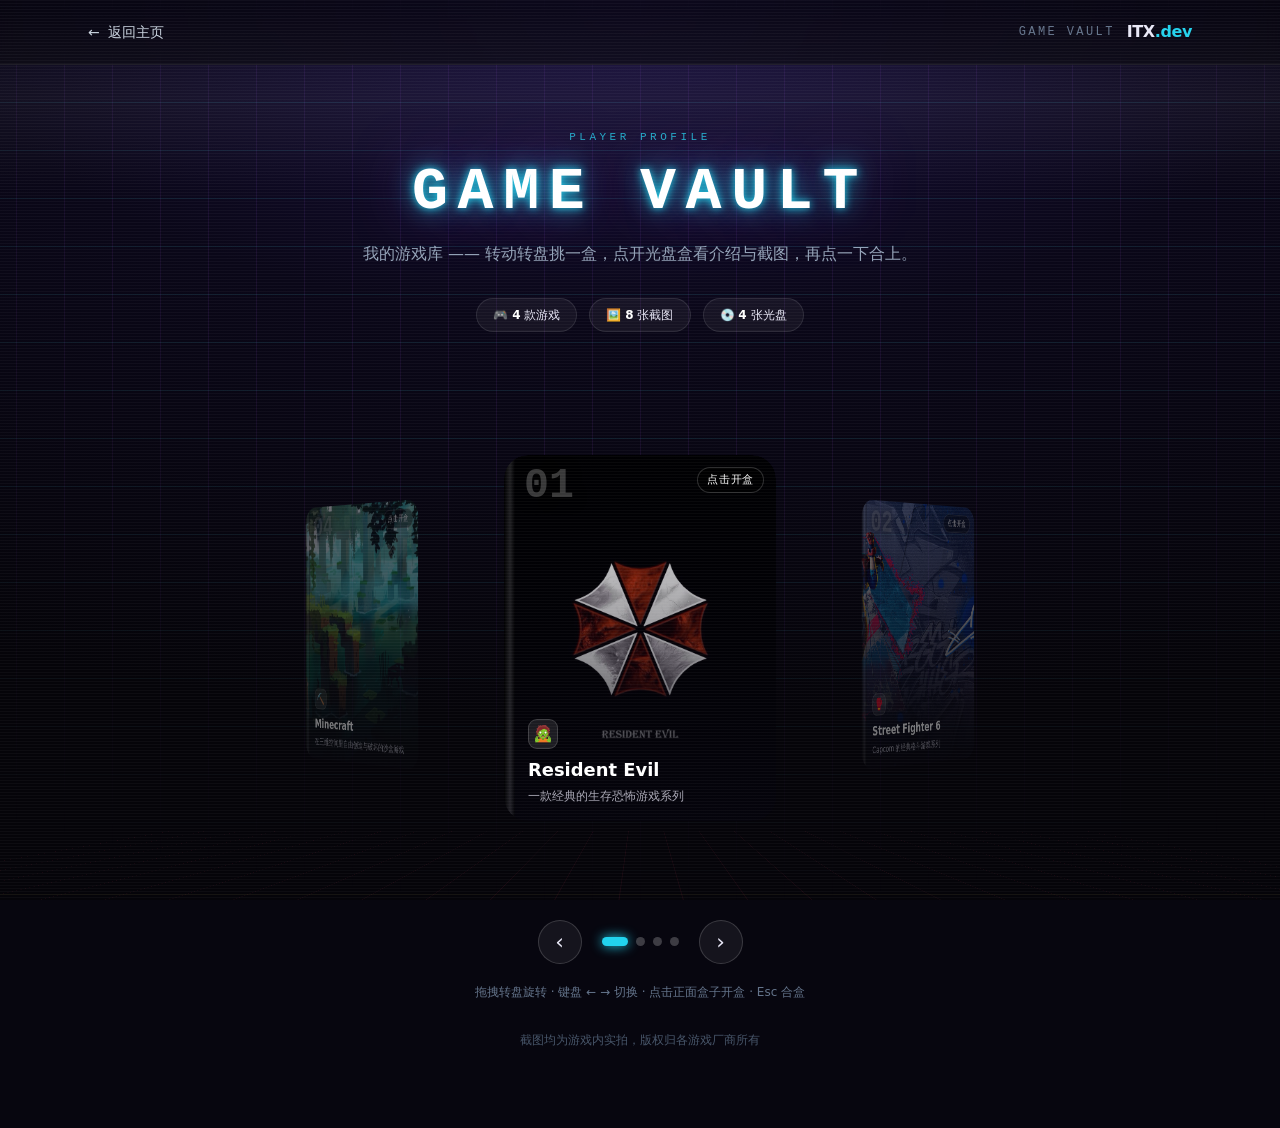
==== games.html @ 6aa1e334 "feat: 新增游戏库页面与光盘盒开合交互，更新项目内容" ====
<!DOCTYPE html>
<html lang="zh-CN">
<head>
  <meta charset="UTF-8" />
  <meta name="viewport" content="width=device-width, initial-scale=1.0" />
  <title>游戏库 · ITX.dev</title>
  <meta name="description" content="ITX 的游戏库 —— 生化危机 / 街霸6 / Metro / Minecraft，3D 转盘 + 光盘盒开盒 + 游戏截图浏览。" />
  <link rel="stylesheet" href="styles.css" />
  <style>
    /* ==========================================================
       街机霓虹主题（与项目页的蓝图 + 毛玻璃风格刻意区分）
       固定深色：霓虹只有在暗底上才出效果，本页不提供浅色切换
       ========================================================== */
    html { scroll-behavior: smooth; }
    body {
      background: #07060f;
      color: #e9e8f7;
      -webkit-font-smoothing: antialiased;
    }

    /* ---------- 背景三层：星云 / 网格 / 地平线 ---------- */
    .arcade-bg {
      position: fixed; inset: 0; z-index: -2; overflow: hidden;
      background: radial-gradient(120% 80% at 50% 0%, #1a1140 0%, #0a0718 45%, #050409 100%);
    }
    .arcade-grid {
      position: absolute; inset: -10%;
      background-image:
        linear-gradient(rgba(34,211,238,.09) 1px, transparent 1px),
        linear-gradient(90deg, rgba(168,85,247,.09) 1px, transparent 1px);
      background-size: 48px 48px;
      -webkit-mask-image: radial-gradient(120% 90% at 50% 28%, #000 25%, transparent 72%);
              mask-image: radial-gradient(120% 90% at 50% 28%, #000 25%, transparent 72%);
    }
    .arcade-horizon {
      position: absolute; left: -25%; right: -25%; bottom: -2%; height: 42%;
      background-image:
        linear-gradient(rgba(245,216,10,.15) 1px, transparent 1px),
        linear-gradient(90deg, rgba(255,45,85,.13) 1px, transparent 1px);
      background-size: 72px 40px;
      transform: perspective(320px) rotateX(62deg);
      transform-origin: bottom center;
      animation: horizon-run 6s linear infinite;
      opacity: .55;
    }
    @keyframes horizon-run { from { background-position: 0 0; } to { background-position: 0 40px; } }

    /* ---------- 斜向慢速漂移的游戏元素（手柄 / 摇杆 / 十字键 / 幽灵…） ----------
       挂在 .arcade-bg 内部，跟随背景层一起沉在内容之下；pointer-events:none 不挡交互。
       每个图标的可调变量：
         --l 起始 left   --d 全程时长（越大越慢）   --delay 负延迟（初始散布位置）
         --s 尺寸        --r 固定倾斜角              --o 不透明度   --c 霓虹色 */
    .arcade-drift { position: absolute; inset: 0; overflow: hidden; pointer-events: none; }
    .arcade-drift svg {
      position: absolute; top: 108%; left: var(--l, 0%);
      width: var(--s, 64px); height: var(--s, 64px);
      color: var(--c, #22d3ee);
      opacity: var(--o, .14);
      filter: drop-shadow(0 0 10px currentColor);
      will-change: transform;
      animation: drift-up var(--d, 70s) linear infinite;
      animation-delay: var(--delay, 0s);
    }
    /* 从左下屏幕外 → 右上屏幕外（斜向约 15°）；起止都在屏外，循环无跳变 */
    @keyframes drift-up {
      from { transform: translate3d(0, 0, 0) rotate(var(--r, 0deg)); }
      to   { transform: translate3d(55vw, -225vh, 0) rotate(var(--r, 0deg)); }
    }
    @media (max-width: 640px) {
      .arcade-drift svg { width: calc(var(--s, 64px) * .72); height: calc(var(--s, 64px) * .72); }
      .arcade-drift svg:nth-of-type(n+5) { display: none; }
    }

    /* ---------- CRT 扫描线（覆盖全屏，不挡点击） ---------- */
    .scanlines {
      position: fixed; inset: 0; z-index: 60; pointer-events: none;
      background: repeating-linear-gradient(to bottom,
        rgba(255,255,255,.035) 0 1px, transparent 1px 3px);
    }
    .scanlines::after {
      content: ""; position: absolute; left: 0; right: 0; height: 22vh;
      background: linear-gradient(to bottom, transparent, rgba(255,255,255,.045), transparent);
      animation: crt-sweep 7s linear infinite;
    }
    @keyframes crt-sweep { from { transform: translateY(-25vh); } to { transform: translateY(105vh); } }

    /* ---------- 霓虹文字 ---------- */
    .neon {
      color: #fff;
      text-shadow: 0 0 8px var(--nc, #22d3ee), 0 0 26px rgba(34,211,238,.75), 0 0 60px rgba(168,85,247,.6);
    }
    .mono { font-family: ui-monospace, "Cascadia Mono", Consolas, "Courier New", monospace; }

    /* ---------- 吸顶导航 ---------- */
    #topbar {
      position: sticky; top: 0; z-index: 55;
      backdrop-filter: blur(10px); -webkit-backdrop-filter: blur(10px);
      background: rgba(7,6,15,.72);
      border-bottom: 1px solid rgba(255,255,255,.07);
    }

    /* ---------- 3D 转盘舞台 ---------- */
    .stage {
      position: relative;
      height: 500px;
      perspective: 1600px;
      perspective-origin: 50% 45%;
      touch-action: pan-y;
      transition: height .55s cubic-bezier(.22,.61,.36,1);
    }
    .stage.open { height: 680px; }
    #ring {
      position: absolute; left: 50%; top: 50%; width: 0; height: 0;
      transform-style: preserve-3d;
    }

    /* ==========================================================
       游戏光盘盒
       --pageW : 单页宽度（封面宽 = 光盘页宽 = 内页宽）
       --caseW : 整个盒子的占位宽，关盒 = 1 页，开盒 = 2 页
       封面铰链在左缘，开盒时 rotateY(-180deg) 翻到左半
       ========================================================== */
    .gc {
      --pageW: 272px;
      --cardH: 366px;
      --caseW: var(--pageW);
      --r: 24px;                 /* 盒角半径：统一由它控制，改一个数全盒生效 */
      /* 开盒时盒壳的内衬边 / 中缝宽。关盒时都为 0（两页完全重叠，就是整块盒子） */
      --edge: 0px;               /* 盒壳四周露出的沿宽 */
      --spine: 0px;              /* 两页之间留给盒脊的距离 */
      /* 盒壳与两页共用同一块底色（纯竖直渐变）：两页、盒脊、盒沿是同一个材质，
         开盒后看起来才是一只盒子，而不是几块拼起来的板 */
      --case-bg: linear-gradient(to bottom, #1b1536 0%, #100c22 52%, #0a0716 100%);
      position: absolute; left: 0; top: 0;
      width: var(--caseW); height: var(--cardH);
      cursor: pointer;
      /* ⚠️ 这里不能写 overflow:hidden —— 会把 transform-style 压成 flat，开盒的 3D 就废了 */
      transform-style: preserve-3d;
      /* 圆角过渡：开盒时盒宽翻倍，半径不变容易显突兀，交给 transform 承担即可 */
      transition:
        transform .7s cubic-bezier(.22,.61,.36,1),
        width .6s cubic-bezier(.22,.61,.36,1),
        height .6s cubic-bezier(.22,.61,.36,1),
        opacity .45s ease;
      will-change: transform;
    }
    .gc:focus-visible { outline: 2px solid var(--accent); outline-offset: 4px; }
    .gc.is-back { pointer-events: none; }
    .gc.open {
      /* 42vw 上限：中等屏（768~1100px）盒子不会顶到屏幕边缘 */
      --pageW: min(460px, 42vw);
      --cardH: min(600px, 84vh);
      /* 盒子总宽 = 两页 + 中缝 + 左右两侧的盒沿 */
      --edge: 12px;
      --spine: 34px;
      --caseW: calc(var(--pageW) * 2 + var(--spine) + var(--edge) * 2);
      cursor: default;
      z-index: 999 !important;
    }

    /* ---------- 盒壳（开盒后露出的盒子本体） ----------
       两页是「镶在盒壳里的两块托盘」，各自与盒壳外缘留出 --edge 的沿、
       与中缝留出 --spine 的距离。所有内容都在两页内部，盒沿与盒脊只压在
       盒壳上，从结构上就不可能挡住内容。 */
    .case-floor {
      position: absolute; inset: 0;
      border-radius: var(--r);
      background:
        /* 中缝两侧的凹陷：只在盒壳上，压不到两页 */
        linear-gradient(90deg,
          transparent calc(50% - 92px),
          rgba(0,0,0,.22) calc(50% - 40px),
          rgba(0,0,0,.55) 50%,
          rgba(0,0,0,.22) calc(50% + 40px),
          transparent calc(50% + 92px)),
        var(--case-bg);
      /* 盒沿三层：外缘亮线 → 8px 塑料沿面 → 12px 处收回内衬（留 4px 暗缝当凹槽）。
         全部贴在盒壳最外圈，两页从 12px 处才开始，结构上压不到内容。
         ⚠️ 这里不能加「大范围外阴影」：preserve-3d 里带大模糊外阴影的图层会
         被拆成多块重绘，右页内容会横向错位/重影（无头截图可稳定复现）。 */
      box-shadow:
        inset 0 0 0 1px rgba(255,255,255,.24),
        inset 0 0 0 9px rgba(255,255,255,.07),
        inset 0 0 22px 12px rgba(0,0,0,.55);
      pointer-events: none;
      z-index: 0;
      opacity: 0;
      transition: opacity .45s ease;
    }
    .gc.open .case-floor { opacity: 1; }

    /* ---------- 盒底 = 右页（内页图 + 文字介绍） ---------- */
    .case-base {
      position: absolute;
      top: var(--edge); right: var(--edge);
      height: calc(100% - var(--edge) * 2);
      width: var(--pageW);
      /* 现在是「镶在盒壳里的托盘」：四角都圆，四周与盒沿留出距离 */
      border-radius: var(--r);
      clip-path: inset(0 round var(--r));
      overflow: hidden;
      background: var(--case-bg);
      border: 1px solid rgba(255,255,255,.12);
      opacity: 1;
    }
    /* 🔴 关盒时这一页就是「整个盒底」，四角必须都是圆角。
       它和封面同尺寸叠在下面；封面是圆角，圆弧外侧那一小块没有遮挡 →
       露出它的直角 + 内页横幅的颜色，看起来就像「盒子角上多出一块方形色块」。
       只在动画结束后隐藏不够：关盒动画的前 0.85s 它仍然亮着，照样从圆角外侧漏。
       所以先把它改成四角圆角（与封面弧线重合，完全看不出），再按原计划延迟隐藏。 */
    .gc:not(.open) .case-base {
      opacity: 0;
      transition: opacity 0s linear .85s;
    }
    .page-inner { height: 100%; overflow-y: auto; }
    .inside-banner { height: 132px; overflow: hidden; position: relative; }
    .inside-banner img { width: 100%; height: 100%; object-fit: cover; display: block; }
    .inside-banner::after {
      content: ""; position: absolute; inset: 0;
      background: linear-gradient(to top, #17112e 0%, transparent 70%);   /* 收尾色 = 该高度上的页面底色，横幅与页面无缝 */
    }
    .page-body { padding: 14px 18px 18px; }
    .gc-desc { font-size: .84rem; line-height: 1.75; color: rgba(233,232,247,.82); }
    .gc-stats { display: grid; grid-template-columns: repeat(3, 1fr); gap: 8px; margin-top: 12px; }
    .gc-stat {
      text-align: center; padding: 9px 6px; border-radius: 11px;
      background: rgba(255,255,255,.05); border: 1px solid rgba(255,255,255,.09);
    }
    .gc-stat .k { font-size: .66rem; color: rgba(233,232,247,.55); }
    .gc-stat .v { font-size: .78rem; font-weight: 700; margin-top: 4px; color: #fff; }
    .gc-photos-title {
      font-size: .7rem; letter-spacing: .1em; text-transform: uppercase;
      color: rgba(233,232,247,.5); margin: 16px 0 8px;
    }
    .thumbs { display: flex; flex-wrap: wrap; gap: 9px; }
    .thumb {
      width: 118px; height: 74px; border-radius: 10px; overflow: hidden;
      border: 1px solid rgba(255,255,255,.14); background: #14102a;
      cursor: pointer; padding: 0;
      transition: transform .25s ease, border-color .25s ease, box-shadow .25s ease;
    }
    .thumb:hover, .thumb:focus-visible {
      transform: translateY(-3px); border-color: var(--accent);
      box-shadow: 0 8px 20px -6px var(--accent); outline: none;
    }
    .thumb img { width: 100%; height: 100%; object-fit: cover; display: block; }
    .gc-close {
      /* sticky：内容再长，合盒按钮也一直贴在内页底部 */
      position: sticky; bottom: 0;
      margin-top: 16px; width: 100%;
      padding: 11px 16px; border-radius: 12px;
      font-size: .82rem; font-weight: 700; letter-spacing: .06em;
      color: #fff; background: #14102a;
      border: 1px solid rgba(255,255,255,.16);
      box-shadow: 0 -10px 20px -10px #14102a;
      cursor: pointer; transition: background .25s, border-color .25s, color .25s;
    }
    .gc-close:hover { background: var(--accent); border-color: var(--accent); color: #08060f; }

    /* ---------- 封面（铰链在左缘，开盒翻到左边） ---------- */
    .case-cover {
      position: absolute;
      top: var(--edge); right: calc(var(--edge) + var(--spine));
      width: var(--pageW);
      height: calc(100% - var(--edge) * 2);
      transform-origin: left center;
      transform-style: preserve-3d;
      transition: transform .85s cubic-bezier(.3,.7,.25,1);
      z-index: 2;
    }
    .gc.open .case-cover { transform: rotateY(-180deg); }
    .case-front, .case-back {
      position: absolute; inset: 0;
      border-radius: var(--r); overflow: hidden;
      /* clip-path 兜一层：border-radius 的裁切在 3D 旋转下会漏 1px，
         再叠一层同半径的 clip-path，圆弧才干净。 */
      clip-path: inset(0 round var(--r));
      backface-visibility: hidden; -webkit-backface-visibility: hidden;
    }

    /* 盒面 */
    .case-front {
      background: #0d0a1c;
    }
    .gc-cover {
      width: 100%; height: 100%; object-fit: cover; display: block;
      /* 🔴 图片自己也要带圆角：3D 场景里 <img> 会单独合成一层，
         父级的圆角裁切偶尔漏掉它，四角会冒出方形的一小块封面。
         两处半径同值对齐，弧线完全重合，不会露缝。 */
      border-radius: inherit;
    }
    .gc-shade {
      position: absolute; inset: 0;
      /* 第一层 = 盒脊（左侧 11px 竖带），第二层 = 整体压暗。
         盒脊不做独立元素（独立小图层在圆角处会漏裁、角上留方角），
         并进同一张底图，跟着盒子一起裁。 */
      background:
        linear-gradient(90deg, rgba(0,0,0,.75), rgba(255,255,255,.12) 55%, rgba(0,0,0,.35)) left top / 11px 100% no-repeat,
        linear-gradient(to top, rgba(5,4,12,.96) 0%, rgba(5,4,12,.42) 46%, rgba(5,4,12,.08) 100%);
    }
    .gc-no {
      position: absolute; left: 20px; top: 10px;
      font-family: ui-monospace, Consolas, monospace;
      font-size: 2.6rem; font-weight: 800; line-height: 1;
      color: rgba(255,255,255,.22); text-shadow: 0 2px 14px rgba(0,0,0,.6);
    }
    .gc-title { position: absolute; left: 24px; right: 16px; bottom: 16px; }
    .gc-title h3 { font-size: 1.12rem; font-weight: 800; }
    .gc-title p { font-size: .76rem; color: rgba(233,232,247,.72); margin-top: 3px; }
    .gc-badge {
      display: inline-flex; align-items: center; justify-content: center;
      width: 30px; height: 30px; border-radius: 9px; font-size: 1rem;
      background: rgba(255,255,255,.10); border: 1px solid rgba(255,255,255,.16);
      margin-bottom: 8px;
    }
    .gc-hint {
      position: absolute; right: 12px; top: 12px;
      font-size: .66rem; letter-spacing: .06em;
      padding: 4px 9px; border-radius: 999px;
      color: #fff; background: rgba(0,0,0,.45); border: 1px solid rgba(255,255,255,.18);
    }

    /* 封面背面 = 左页（光盘）
       与右页一样是「镶在盒壳里的托盘」，四角都圆 */
    .case-back {
      transform: rotateY(180deg);
      border-radius: var(--r);
      clip-path: inset(0 round var(--r));
      background: var(--case-bg);
      border: 1px solid rgba(255,255,255,.12);
      display: flex; flex-direction: column;
      align-items: center; justify-content: center;
      gap: 14px; padding: 22px; text-align: center;
      cursor: pointer;
    }
    /* ---------- 盒脊：开盒后两页之间的连接处（只在开盒时出现） ----------
       关盒时两页完全重叠，这条脊如果跟着画会在封面正中间多一道竖条，
       所以只在 .gc.open 时淡入；开盒瞬间盒子正在变宽，延迟 0.28s 等它展开再出现。 */
    .case-hinge {
      position: absolute;
      /* 中缝夹在左右两页之间、且左右盒沿等宽 → 中缝中心永远落在 50% */
      left: 50%;
      /* 脊比中缝窄 14px（左右各留 7px 空隙），两页不再顶着脊，脊也不会压到页面内容 */
      width: 20px; margin-left: -10px;
      top: calc(var(--edge) + 6px);
      height: calc(100% - (var(--edge) + 6px) * 2);
      z-index: 3; transform: translateZ(3px);   /* 压在两页之上，但仍在盒子平面里 */
      pointer-events: none;
      opacity: 0;
      border-radius: 4px;
      background:
        /* ① 上下两端收暗：像塑料件收边，不至于是一条通到底的色带 */
        linear-gradient(180deg,
          rgba(0,0,0,.55) 0%, rgba(0,0,0,.14) 9%, transparent 24%,
          transparent 76%, rgba(0,0,0,.14) 91%, rgba(0,0,0,.55) 100%),
        /* ② 脊面横截面：两条外侧棱线是光的，中间一道折痕压暗。
             脊要比两页亮一档，才像凸起来的塑料件而不是一条黑洞 */
        linear-gradient(90deg,
          rgba(255,255,255,.20) 0 1px,
          rgba(255,255,255,.05) 1px 3px,
          rgba(0,0,0,.22) 48%,
          rgba(255,255,255,.05) calc(100% - 3px) calc(100% - 1px),
          rgba(255,255,255,.20) calc(100% - 1px) 100%),
        /* ③ 脊的底色：比两页亮少许，太亮会变成一根显眼的柱子 */
        linear-gradient(180deg, #322a58 0%, #262046 48%, #171130 100%);
      box-shadow:
        0 10px 22px -8px rgba(0,0,0,.75),      /* 外投影：脊是浮在两页之间的 */
        inset 0 0 16px rgba(0,0,0,.32);
      transition: opacity .45s ease;
    }
    /* 折页阴影不再用 ::before/::after 伸到两页上（那会压暗页面内容），
       改由 .case-floor 的横向渐变承担：中缝的凹陷只画在盒壳上。 */
    .gc.open .case-hinge { opacity: 1; transition-delay: .28s; }

    .disc {
      position: relative;
      /* 放大到 74%（上限 276px）：开盒时左右各留约 70px，不会碰到盒边 */
      width: min(74%, 276px);
      /* 正圆只由宽度决定：flex 里要禁止被拉伸/压缩，否则高度可能被内容带走 */
      aspect-ratio: 1; flex: 0 0 auto;
      border-radius: 50%; overflow: hidden;
      box-shadow: 0 0 0 5px rgba(255,255,255,.05), 0 14px 34px rgba(0,0,0,.65);
      animation: disc-spin 16s linear infinite;
    }
    /* 🔴 图片必须绝对定位：普通流里的 <img> 会用「图片原始比例」参与高度计算。
       换成竖版封面图后，276 宽 × (1066/780) = 377 高，圆形直接被撑成竖椭圆。
       绝对定位后它不参与布局，容器永远是 width × width 的正圆。 */
    .disc img {
      position: absolute; inset: 0;
      width: 100%; height: 100%; object-fit: cover; border-radius: 50%; display: block;
    }
    /* 彩虹反光 */
    .disc::before {
      content: ""; position: absolute; inset: 0; border-radius: 50%;
      background: conic-gradient(from 0deg,
        rgba(255,60,60,.28), rgba(255,230,60,.28), rgba(80,255,120,.28),
        rgba(60,220,255,.28), rgba(90,90,255,.28), rgba(255,60,220,.28), rgba(255,60,60,.28));
      mix-blend-mode: screen; opacity: .55;
    }
    /* 中心孔 */
    .disc::after {
      content: ""; position: absolute; inset: 39%; border-radius: 50%;
      background: #0b0817;
      box-shadow: 0 0 0 4px rgba(255,255,255,.12), inset 0 0 14px rgba(0,0,0,.9);
    }
    @keyframes disc-spin { to { transform: rotate(360deg); } }
    .disc-title { font-weight: 800; font-size: .95rem; color: #fff; }
    .disc-sub { font-size: .72rem; color: rgba(233,232,247,.6); line-height: 1.6; }
    .disc-hint {
      margin-top: 4px; font-size: .66rem; letter-spacing: .1em;
      color: var(--accent); opacity: .85;
    }

    /* ---------- 控制条 ---------- */
    .ctl-btn {
      width: 44px; height: 44px; border-radius: 999px;
      display: inline-flex; align-items: center; justify-content: center;
      font-size: 1.35rem; line-height: 1;
      color: #e9e8f7; background: rgba(255,255,255,.06);
      border: 1px solid rgba(255,255,255,.16);
      cursor: pointer; transition: all .25s ease;
    }
    .ctl-btn:hover { background: rgba(34,211,238,.18); border-color: #22d3ee; color: #fff; }
    .dot {
      width: 9px; height: 9px; border-radius: 999px; padding: 0;
      background: rgba(255,255,255,.22); border: none; cursor: pointer;
      transition: all .3s ease;
    }
    .dot.on { width: 26px; background: #22d3ee; box-shadow: 0 0 12px #22d3ee; }

    /* ---------- 灯箱 ---------- */
    .lb {
      position: fixed; inset: 0; z-index: 100;
      display: flex; align-items: center; justify-content: center;
      background: rgba(3,2,9,.94);
      backdrop-filter: blur(8px); -webkit-backdrop-filter: blur(8px);
    }
    .lb[hidden] { display: none; }
    .lb-img {
      max-width: 92vw; max-height: 78vh; border-radius: 12px;
      box-shadow: 0 0 70px rgba(34,211,238,.22);
    }
    .lb-btn {
      position: absolute; border-radius: 999px; cursor: pointer;
      background: rgba(255,255,255,.10); border: 1px solid rgba(255,255,255,.2);
      color: #fff; transition: all .25s ease;
    }
    .lb-btn:hover { background: rgba(34,211,238,.25); border-color: #22d3ee; }

    /* ---------- 移动端 ---------- */
    @media (max-width: 768px) {
      .stage { height: 420px; perspective: 1200px; }
      .stage.open { height: 640px; }
      .gc { --pageW: 224px; --cardH: 306px; }
      .gc.open { --pageW: 40vw; --cardH: min(560px, 80vh); --edge: 6px; --spine: 20px; }
      .gc-stats { grid-template-columns: 1fr; }
      .thumb { width: 96px; height: 62px; }
      .inside-banner { height: 104px; }
      .page-body { padding: 12px 13px 14px; }
      .disc { width: 78%; }
      /* 手机页更窄，脊收窄一点，否则中缝会把两页挤得没有内容空间 */
      .case-hinge { width: 12px; margin-left: -6px; }
    }

    /* ---------- 减少动画偏好 ---------- */
    @media (prefers-reduced-motion: reduce) {
      .gc, .case-cover, .stage { transition-duration: .01ms !important; }
      .arcade-horizon, .scanlines::after, .disc, .arcade-drift svg { animation: none; }
      html { scroll-behavior: auto; }
    }
  </style>
</head>

<body>
  <!-- ===== 背景层 ===== -->
  <div class="arcade-bg" aria-hidden="true">
    <div class="arcade-grid"></div>

    <!-- 斜向慢速漂移的游戏元素：纯装饰，aria-hidden 已在父层，不参与交互。
         想换图标改 SVG 路径；想调密度就增删 <svg>；想调速度改 --d（秒）。 -->
    <div class="arcade-drift">
      <!-- 手柄（青） -->
      <svg style="--l:-12%; --d:78s; --delay:-10s; --s:96px; --r:-14deg; --o:.13; --c:#22d3ee" viewBox="0 0 24 24" fill="none" stroke="currentColor" stroke-width="1.4" stroke-linecap="round" stroke-linejoin="round"><path d="M17.32 5H6.68a4 4 0 0 0-3.98 3.6l-.6 6A4 4 0 0 0 6 19c.7 0 1.37-.24 1.9-.68L9.5 17h5l1.6 1.32c.53.44 1.2.68 1.9.68a4 4 0 0 0 3.9-4.4l-.6-6A4 4 0 0 0 17.32 5Z"/><path d="M6 11h4m-2-2v4m7-1h.01M18 12h.01"/></svg>
      <!-- 摇杆（紫） -->
      <svg style="--l:22%; --d:92s; --delay:-55s; --s:70px; --r:10deg; --o:.12; --c:#a855f7" viewBox="0 0 24 24" fill="none" stroke="currentColor" stroke-width="1.4" stroke-linecap="round" stroke-linejoin="round"><circle cx="12" cy="5.5" r="3"/><path d="M12 8.5V15M7 15h10l2.5 5.5h-15L7 15Z"/></svg>
      <!-- 十字键（黄） -->
      <svg style="--l:52%; --d:66s; --delay:-24s; --s:62px; --r:-8deg; --o:.13; --c:#f5d80a" viewBox="0 0 24 24" fill="currentColor"><path d="M9 3h6v6h6v6h-6v6H9v-6H3V9h6V3Z"/></svg>
      <!-- 像素幽灵（青） -->
      <svg style="--l:76%; --d:100s; --delay:-72s; --s:84px; --r:12deg; --o:.13; --c:#22d3ee" viewBox="0 0 24 24" fill="currentColor" fill-rule="evenodd"><path d="M4 21V10a8 8 0 0 1 16 0v11l-3-2-2.5 2-2.5-2-2.5 2L7 19l-3 2Zm4-12h2v3H8V9Zm6 0h2v3h-2V9Z"/></svg>
      <!-- ABXY 按钮组（粉） -->
      <svg style="--l:4%; --d:86s; --delay:-40s; --s:72px; --r:18deg; --o:.11; --c:#ff2d55" viewBox="0 0 24 24" fill="none" stroke="currentColor" stroke-width="1.4"><circle cx="12" cy="5" r="2.6"/><circle cx="19" cy="12" r="2.6"/><circle cx="12" cy="19" r="2.6"/><circle cx="5" cy="12" r="2.6"/></svg>
      <!-- 像素爱心（紫） -->
      <svg style="--l:38%; --d:74s; --delay:-18s; --s:56px; --r:-16deg; --o:.14; --c:#a855f7" viewBox="0 0 24 24" fill="currentColor"><path d="M7 3h3v2h4V3h3v2h2v2h2v5h-2v2h-2v2h-2v2h-2v2h-2v-2H9v-2H7v-2H5v-2H3V7h2V5h2V3Z"/></svg>
      <!-- 游戏卡带（黄） -->
      <svg style="--l:64%; --d:96s; --delay:-88s; --s:76px; --r:8deg; --o:.12; --c:#f5d80a" viewBox="0 0 24 24" fill="none" stroke="currentColor" stroke-width="1.4" stroke-linecap="round" stroke-linejoin="round"><rect x="4" y="3" width="16" height="18" rx="2"/><path d="M8 7h8M8 11h8M9 21v-4h6v4"/></svg>
      <!-- 小手柄（粉） -->
      <svg style="--l:88%; --d:68s; --delay:-46s; --s:60px; --r:-20deg; --o:.13; --c:#ff2d55" viewBox="0 0 24 24" fill="none" stroke="currentColor" stroke-width="1.4" stroke-linecap="round" stroke-linejoin="round"><path d="M17.32 5H6.68a4 4 0 0 0-3.98 3.6l-.6 6A4 4 0 0 0 6 19c.7 0 1.37-.24 1.9-.68L9.5 17h5l1.6 1.32c.53.44 1.2.68 1.9.68a4 4 0 0 0 3.9-4.4l-.6-6A4 4 0 0 0 17.32 5Z"/><path d="M6 11h4m-2-2v4m7-1h.01M18 12h.01"/></svg>
    </div>

    <div class="arcade-horizon"></div>
  </div>
  <div class="scanlines" aria-hidden="true"></div>

  <!-- ===== 顶栏 ===== -->
  <header id="topbar">
    <div class="max-w-6xl mx-auto px-6 h-16 flex items-center justify-between">
      <a href="index.html#games"
         class="group inline-flex items-center gap-2 text-sm font-medium text-slate-300 hover:text-cyan-300 transition-colors">
        <span class="inline-block transition-transform group-hover:-translate-x-1">←</span>
        返回主页
      </a>
      <div class="flex items-center gap-3">
        <span class="mono text-xs tracking-[.2em] text-slate-500 hidden sm:inline">GAME VAULT</span>
        <span class="font-bold tracking-tight">ITX<span class="text-cyan-400">.dev</span></span>
      </div>
    </div>
  </header>

  <main>
    <!-- ===== 首屏 ===== -->
    <section class="relative pt-16 pb-6 text-center px-6">
      <p class="mono text-[11px] tracking-[.32em] text-cyan-400/80 mb-4">PLAYER PROFILE</p>
      <h1 class="neon mono text-4xl md:text-6xl font-extrabold tracking-[.16em] mb-5">GAME VAULT</h1>
      <p class="text-slate-400 text-sm md:text-base max-w-xl mx-auto leading-relaxed">
        我的游戏库 —— 转动转盘挑一盒，点开光盘盒看介绍与截图，再点一下合上。
      </p>
      <div class="mt-8 flex flex-wrap justify-center gap-3 text-xs">
        <span class="px-4 py-2 rounded-full bg-white/5 border border-white/10">🎮 <b class="text-white">4</b> 款游戏</span>
        <span class="px-4 py-2 rounded-full bg-white/5 border border-white/10">🖼️ <b class="text-white">8</b> 张截图</span>
        <span class="px-4 py-2 rounded-full bg-white/5 border border-white/10">💿 <b class="text-white">4</b> 张光盘</span>
      </div>
    </section>

    <!-- ===== 转盘 ===== -->
    <section class="py-8 px-4">
      <div id="stage" class="stage">
        <div id="ring"></div>
      </div>

      <div class="mt-8 flex items-center justify-center gap-5">
        <button id="prev" class="ctl-btn" aria-label="上一张">‹</button>
        <div id="dots" class="flex items-center gap-2"></div>
        <button id="next" class="ctl-btn" aria-label="下一张">›</button>
      </div>

      <p class="text-center text-xs text-slate-500 mt-5">
        拖拽转盘旋转 · 键盘 ← → 切换 · 点击正面盒子开盒 · Esc 合盒
      </p>
    </section>

    <p class="text-center text-xs text-slate-600 pb-20">
      截图均为游戏内实拍，版权归各游戏厂商所有
    </p>
  </main>

  <!-- ===== 图片灯箱 ===== -->
  <div id="lightbox" class="lb" hidden role="dialog" aria-modal="true" aria-label="游戏截图浏览">
    <button id="lbClose" class="lb-btn" style="top:20px; right:20px; width:42px; height:42px; font-size:1.2rem;"
            aria-label="关闭">×</button>
    <button id="lbPrev" class="lb-btn" style="left:20px; top:50%; transform:translateY(-50%); width:46px; height:46px; font-size:1.4rem;"
            aria-label="上一张">‹</button>
    <img id="lbImg" class="lb-img" src="" alt="游戏截图" />
    <button id="lbNext" class="lb-btn" style="right:20px; top:50%; transform:translateY(-50%); width:46px; height:46px; font-size:1.4rem;"
            aria-label="下一张">›</button>
    <div class="absolute bottom-8 left-0 right-0 flex flex-col items-center gap-3">
      <p id="lbCap" class="text-sm text-slate-300"></p>
      <div id="lbDots" class="flex items-center gap-2"></div>
    </div>
  </div>

  <script>
    /* ==========================================================
       1. 游戏数据（★ 你只需要改这一段，模板和逻辑都不用动）
       ----------------------------------------------------------
       title  : 游戏名
       tagline: 一句话简介（盒面 / 光盘页显示）
       tag    : 角标（版本 / 主玩角色等）
       desc   : 开盒后右页的文字介绍
       accent : 该游戏的霓虹主色（描边、发光、按钮都用它）
       icon   : 盒面 emoji 徽章
       ★ 图片字段（都可独立换图，路径必须用正斜杠 /）★
         cover : 盒面图 —— 转盘上看到的封面
         disc  : 光盘面图 —— 开盒后左页那张圆形光盘
         inside: 内页横幅图 —— 开盒后右页顶部的横图
         photos: 截图数组 —— 右页缩略图，点开进灯箱左右翻
       ========================================================== */
    const GAMES = [
      {
        title: 'Resident Evil',
        tagline: '一款经典的生存恐怖游戏系列',
        tag: '2-4re / 5.6 / 7.8.9',
        desc: '卡普空的生存恐怖招牌系列。从 1996 年洋馆事件开始，围绕生化病毒、保护伞公司与多代主角展开。系列在“恐怖”与“动作”之间反复摇摆，每一代都是一次方向实验——正因如此，每一代都有忠实拥趸。',
        accent: '#ff2d55',
        icon: '🧟',
        cover: 'images/RE-封面.jpg',
        disc: 'images/RE-封面2.jpg',
        inside: 'images/RE-2.jpg',
        stats: [
          { k: '入坑年份', v: '2023' },
          { k: '最推荐', v: 'RE4 重制' },
          { k: '最喜欢的角色', v: '里昂·斯科特·肯尼迪' },
        ],
        photos: [
          { src: 'images/RE-1.jpg', caption: '《生化危机》游戏截图 1' },
          { src: 'images/RE-2.jpg', caption: '《生化危机》游戏截图 2' },
        ],
      },
      {
        title: 'Street Fighter 6',
        tagline: 'Capcom 的经典格斗游戏系列',
        tag: '主玩角色：Cammy',
        desc: '格斗游戏正统续作。新加入的“现代操作模式”让新手能快速打出一套连招，而 Drive 系统又给高手留足了深度。主玩 Cammy——她的快速接近压制打法最对我的节奏。',
        accent: '#f5d90a',
        icon: '🥊',
        cover: 'images/SF6-1.jpg',
        disc: 'images/SF6-1.jpg',
        inside: 'images/SF6-2.jpg',
        stats: [
          { k: '主玩角色', v: 'Cammy' },
          { k: '常用模式', v: '经典模式' },
          { k: '练习方式', v: '训练场' },
        ],
        photos: [
          { src: 'images/SF6-1.jpg', caption: '《SF6》游戏截图 1' },
          { src: 'images/SF6-2.jpg', caption: '《SF6》游戏截图 2' },
        ],
      },
      {
        title: 'Metro',
        tagline: '一款俄式末日废土风格的游戏',
        tag: '正传三部曲 · 主角：阿尔乔姆',
        desc: '改编自同名小说的末日废土 FPS。核战后的莫斯科，人类残存在地铁隧道里，地表是辐射与变异生物。跟着阿尔乔姆从 2033 一路走到离去——最难忘的始终是第一次踏出隧道、戴上防毒面具看地表的那一刻。',
        accent: '#22d3ee',
        icon: '🚇',
        cover: 'images/MTD-1.jpg',
        disc: 'images/MTD-1.jpg',
        inside: 'images/MTD-2.jpg',
        stats: [
          { k: '三部曲', v: '2033 / 最后曙光 / 离去' },
          { k: '主角', v: '阿尔乔姆' },
          { k: '最难忘', v: '首次上地表' },
        ],
        photos: [
          { src: 'images/MTD-1.jpg', caption: '《Metro》游戏截图 1' },
          { src: 'images/MTD-2.jpg', caption: '《Metro》游戏截图 2' },
        ],
      },
      {
        title: 'Minecraft',
        tagline: '在三维空间里自由创造与破坏的沙盒游戏',
        tag: '真正的自由世界',
        desc: '十年老兵。从生存模式的第一个夜晚，到后来的红石机械与大型建筑，它给我的从来不只是游戏——而是一个“想造什么就造什么”的世界。第一次挖到钻石的那个坐标，我到现在还记得。',
        accent: '#4ade80',
        icon: '⛏️',
        cover: 'images/MC-1.jpg',
        disc: 'images/MC-1.jpg',
        inside: 'images/MC-2.jpg',
        stats: [
          { k: '游玩年限', v: '10 年' },
          { k: '最爱模式', v: '生存 + 红石' },
          { k: '代表记忆', v: '首次挖到钻石' },
        ],
        photos: [
          { src: 'images/MC-1.jpg', caption: '《Minecraft》游戏截图 1' },
          { src: 'images/MC-2.jpg', caption: '《Minecraft》游戏截图 2' },
        ],
      },
    ];

    /* ---------- 2. 生成光盘盒 ---------- */
    const ring  = document.getElementById('ring');
    const stage = document.getElementById('stage');
    const dotsBox = document.getElementById('dots');

    const N = GAMES.length;
    const STEP = 360 / N;
    let radius = 340;
    let angle = 0;
    let openIndex = -1;                 // -1 = 没有盒子打开

    function cardHTML(g, i) {
      const stats = g.stats.map(s => `
            <div class="gc-stat"><p class="k">${s.k}</p><p class="v">${s.v}</p></div>`).join('');
      const thumbs = g.photos.map((p, pi) => `
            <button class="thumb" data-photo="${pi}" aria-label="查看 ${g.title} 截图 ${pi + 1}">
              <img src="${p.src}" alt="${p.caption}" loading="lazy">
            </button>`).join('');

      return `
        <article class="gc" data-i="${i}" tabindex="0" role="button"
                 aria-label="${g.title}，点击打开光盘盒"
                 style="--accent:${g.accent}">

          <!-- 盒壳：开盒后露出的盒子本体（内衬沿 + 中缝），两页是嵌在它里面的托盘 -->
          <span class="case-floor" aria-hidden="true"></span>

          <!-- 盒底 = 右页：内页横幅 + 文字介绍 + 截图 -->
          <div class="case-base">
            <div class="page-inner">
              <div class="inside-banner"><img src="${g.inside}" alt="${g.title} 内页图" loading="lazy"></div>
              <div class="page-body">
                <div class="flex items-center justify-between gap-2 flex-wrap">
                  <h3 class="text-base font-extrabold text-white">${g.title}</h3>
                  <span class="text-[10px] px-2 py-1 rounded-full"
                        style="color:${g.accent};border:1px solid ${g.accent}55;background:${g.accent}14">${g.tag}</span>
                </div>
                <p class="gc-desc mt-2">${g.desc}</p>
                <div class="gc-stats">${stats}</div>
                <p class="gc-photos-title mono">Screenshots · ${g.photos.length} 张</p>
                <div class="thumbs">${thumbs}</div>
                <button class="gc-close" data-close="1">▲ 合上盒子</button>
              </div>
            </div>
          </div>

          <!-- 封面：关盒时是盒面，开盒后翻到左边变成光盘页 -->
          <div class="case-cover">
            <div class="case-front">
              <img class="gc-cover" src="${g.cover}" alt="${g.title} 盒面" loading="lazy">
              <div class="gc-shade"></div>
              <span class="gc-no mono">0${i + 1}</span>
              <span class="gc-hint">点击开盒</span>
              <div class="gc-title">
                <span class="gc-badge">${g.icon}</span>
                <h3 class="text-white">${g.title}</h3>
                <p>${g.tagline}</p>
              </div>
            </div>
            <div class="case-back" title="点击合上盒子">
              <div class="disc"><img src="${g.disc}" alt="${g.title} 光盘" loading="lazy"></div>
              <p class="disc-title">${g.title}</p>
              <p class="disc-sub">${g.tagline}</p>
              <p class="disc-hint mono">CLICK TO CLOSE · 点击合盒</p>
            </div>
          </div>

          <!-- 盒脊：两页之间的连接处，开盒时才出现，让盒子看起来是「折开的」而不是两块板拼在一起 -->
          <span class="case-hinge" aria-hidden="true"></span>
        </article>`;
    }

    ring.innerHTML = GAMES.map(cardHTML).join('');
    const cards = Array.from(ring.querySelectorAll('.gc'));

    dotsBox.innerHTML = GAMES.map((g, i) =>
      `<button class="dot" data-go="${i}" aria-label="转到 ${g.title}"></button>`).join('');
    const dots = Array.from(dotsBox.querySelectorAll('.dot'));

    /* ---------- 3. 布局：把盒子摆到 3D 圆环上 ---------- */
    function currentIndex() {
      const raw = Math.round(-angle / STEP) % N;
      return ((raw % N) + N) % N;
    }

    function layout() {
      radius = window.innerWidth < 768 ? 210 : 340;

      cards.forEach((el, i) => {
        // 打开的盒子：脱离圆环，居中放大（开盒动画由 .case-cover 自己完成）
        if (i === openIndex) {
          el.classList.remove('is-back');
          el.style.transform = 'translate(-50%,-50%) translate3d(0,0,80px) rotateY(0deg) scale(1)';
          el.style.opacity = '1';
          el.style.zIndex = '999';
          return;
        }

        const deg = ((i * STEP + angle) % 360 + 540) % 360 - 180;
        const rad = deg * Math.PI / 180;
        const facing = Math.cos(rad);                 // 1 = 正对镜头
        const x = Math.sin(rad) * radius;
        const z = (Math.cos(rad) - 1) * radius;

        // 倾斜限幅 ±62°：转过头会露出镜像背面
        let tilt = deg * 0.5;
        tilt = Math.max(-62, Math.min(62, tilt));
        const scale = 0.86 + 0.14 * Math.max(0, facing);

        let op = 0.45 + 0.55 * Math.max(0, facing);
        if (openIndex !== -1) op = 0.18;              // 有盒子打开时其余退到背景

        el.style.transform =
          `translate(-50%,-50%) translate3d(${x.toFixed(1)}px,0,${z.toFixed(1)}px) rotateY(${tilt.toFixed(1)}deg) scale(${scale.toFixed(3)})`;
        el.style.opacity = op.toFixed(3);
        el.style.zIndex = String(Math.round(facing * 100) + 100);

        const isBack = facing < -0.05 || openIndex !== -1;
        el.classList.toggle('is-back', isBack);
      });

      const ci = currentIndex();
      dots.forEach((d, i) => d.classList.toggle('on', i === ci));
    }

    /* ---------- 4. 旋转：转到第 i 盒（走近路，不绕整圈） ---------- */
    function goTo(i) {
      const target = -i * STEP;
      const k = Math.round((angle - target) / 360);
      angle = target + k * 360;
      layout();
    }
    const step = d => goTo(currentIndex() + d);
    document.getElementById('prev').onclick = () => step(-1);
    document.getElementById('next').onclick = () => step(1);
    dotsBox.onclick = e => {
      const b = e.target.closest('[data-go]');
      if (b) goTo(Number(b.dataset.go));
    };

    /* ---------- 5. 开盒 / 合盒 ---------- */
    function openCard(i) {
      if (openIndex === i) return;
      openIndex = i;
      stage.classList.add('open');
      cards.forEach(el => el.classList.remove('open'));
      cards[i].classList.add('open');
      layout();
      cards[i].querySelector('.page-inner').scrollTop = 0;
      // 开盒后盒子变宽一倍，把它带到视野中央
      if (!window.matchMedia('(prefers-reduced-motion: reduce)').matches) {
        stage.scrollIntoView({ behavior: 'smooth', block: 'center' });
      }
    }

    function closeCard() {
      if (openIndex === -1) return;
      cards[openIndex].classList.remove('open');
      openIndex = -1;
      stage.classList.remove('open');
      layout();
    }

    ring.addEventListener('click', e => {
      if (suppressClick) return;          // 刚拖完转盘，忽略这次 click
      const thumb = e.target.closest('[data-photo]');
      if (thumb) { openLightbox(Number(thumb.dataset.photo)); return; }
      if (e.target.closest('[data-close]')) { closeCard(); return; }

      const card = e.target.closest('.gc');
      if (!card) return;
      const i = Number(card.dataset.i);

      // 开盒状态下：点光盘页（左页）合盒；点右页文字区不处理，避免误触
      if (openIndex !== -1) {
        if (i === openIndex && e.target.closest('.case-back')) closeCard();
        return;
      }
      if (currentIndex() !== i) { goTo(i); return; }   // 不在正面先转过来
      openCard(i);
    });

    ring.addEventListener('keydown', e => {
      if (e.key !== 'Enter' && e.key !== ' ') return;
      const card = e.target.closest('.gc');
      if (!card) return;
      e.preventDefault();
      const i = Number(card.dataset.i);
      if (openIndex === i) closeCard();
      else if (currentIndex() === i && openIndex === -1) openCard(i);
      else goTo(i);
    });

    /* ---------- 6. 拖拽转转盘 ----------
       ⚠️ 关键：不要在 pointerdown 就 setPointerCapture！
       一旦捕获，浏览器会把随后的 click 派发给 stage 而不是卡片，
       结果点击封面永远开不了盒。所以只有真的拖动超过阈值才捕获。 */
    let pointerDown = false, dragging = false;
    let startX = 0, startAngle = 0, moved = 0;
    let suppressClick = false;            // 拖拽后的那次 click 不应触发开盒

    stage.addEventListener('pointerdown', e => {
      if (openIndex !== -1) return;
      pointerDown = true; dragging = false; moved = 0;
      startX = e.clientX; startAngle = angle;
    });

    stage.addEventListener('pointermove', e => {
      if (!pointerDown) return;
      moved = e.clientX - startX;
      if (!dragging) {
        if (Math.abs(moved) < 6) return;  // 位移很小 = 用户只是想点击，不进入拖拽
        dragging = true;
        cards.forEach(el => el.style.transition = 'none');
        try { stage.setPointerCapture(e.pointerId); } catch (_) { /* 合成事件没有活动指针，忽略 */ }
      }
      angle = startAngle + moved * 0.32;
      layout();
    });

    const endDrag = () => {
      if (!pointerDown) return;
      pointerDown = false;
      if (!dragging) return;              // 没拖过 = 普通点击，直接放行
      dragging = false;
      cards.forEach(el => el.style.transition = '');
      suppressClick = true;
      setTimeout(() => { suppressClick = false; }, 0);
      goTo(currentIndex());               // 松手吸附到最近一盒
    };
    stage.addEventListener('pointerup', endDrag);
    stage.addEventListener('pointercancel', endDrag);

    /* ---------- 7. 键盘全局：← → 切换，Esc 合盒 ---------- */
    document.addEventListener('keydown', e => {
      if (!document.getElementById('lightbox').hidden) {
        if (e.key === 'Escape') closeLightbox();
        else if (e.key === 'ArrowLeft') lbStep(-1);
        else if (e.key === 'ArrowRight') lbStep(1);
        return;
      }
      if (e.key === 'Escape') closeCard();
      else if (e.key === 'ArrowLeft') { closeCard(); step(-1); }
      else if (e.key === 'ArrowRight') { closeCard(); step(1); }
    });

    /* ---------- 8. 截图灯箱 ---------- */
    const lb = document.getElementById('lightbox');
    const lbImg = document.getElementById('lbImg');
    const lbCap = document.getElementById('lbCap');
    const lbDots = document.getElementById('lbDots');
    let lbList = [], lbAt = 0;

    function openLightbox(i) {
      const g = GAMES[openIndex];
      lbList = g.photos; lbAt = i;
      lb.hidden = false;
      document.body.style.overflow = 'hidden';
      paintLightbox();
    }
    function closeLightbox() {
      lb.hidden = true;
      document.body.style.overflow = '';
      if (openIndex !== -1) cards[openIndex].focus({ preventScroll: true });
    }
    function lbStep(d) { lbAt = (lbAt + d + lbList.length) % lbList.length; paintLightbox(); }
    function paintLightbox() {
      const p = lbList[lbAt];
      lbImg.src = p.src; lbImg.alt = p.caption; lbCap.textContent = p.caption;
      lbDots.innerHTML = lbList.map((_, i) =>
        `<span style="width:8px;height:8px;border-radius:999px;display:inline-block;
          background:${i === lbAt ? '#22d3ee' : 'rgba(255,255,255,.25)'}"></span>`).join('');
    }
    document.getElementById('lbClose').onclick = closeLightbox;
    document.getElementById('lbPrev').onclick = () => lbStep(-1);
    document.getElementById('lbNext').onclick = () => lbStep(1);
    lb.addEventListener('click', e => { if (e.target === lb) closeLightbox(); });

    /* ---------- 9. 启动 ---------- */
    layout();
    window.addEventListener('resize', layout);
  </script>
</body>
</html>
---- styles.css ----
*,:after,:before{--tw-border-spacing-x:0;--tw-border-spacing-y:0;--tw-translate-x:0;--tw-translate-y:0;--tw-rotate:0;--tw-skew-x:0;--tw-skew-y:0;--tw-scale-x:1;--tw-scale-y:1;--tw-pan-x: ;--tw-pan-y: ;--tw-pinch-zoom: ;--tw-scroll-snap-strictness:proximity;--tw-gradient-from-position: ;--tw-gradient-via-position: ;--tw-gradient-to-position: ;--tw-ordinal: ;--tw-slashed-zero: ;--tw-numeric-figure: ;--tw-numeric-spacing: ;--tw-numeric-fraction: ;--tw-ring-inset: ;--tw-ring-offset-width:0px;--tw-ring-offset-color:#fff;--tw-ring-color:rgba(59,130,246,.5);--tw-ring-offset-shadow:0 0 #0000;--tw-ring-shadow:0 0 #0000;--tw-shadow:0 0 #0000;--tw-shadow-colored:0 0 #0000;--tw-blur: ;--tw-brightness: ;--tw-contrast: ;--tw-grayscale: ;--tw-hue-rotate: ;--tw-invert: ;--tw-saturate: ;--tw-sepia: ;--tw-drop-shadow: ;--tw-backdrop-blur: ;--tw-backdrop-brightness: ;--tw-backdrop-contrast: ;--tw-backdrop-grayscale: ;--tw-backdrop-hue-rotate: ;--tw-backdrop-invert: ;--tw-backdrop-opacity: ;--tw-backdrop-saturate: ;--tw-backdrop-sepia: ;--tw-contain-size: ;--tw-contain-layout: ;--tw-contain-paint: ;--tw-contain-style: }::backdrop{--tw-border-spacing-x:0;--tw-border-spacing-y:0;--tw-translate-x:0;--tw-translate-y:0;--tw-rotate:0;--tw-skew-x:0;--tw-skew-y:0;--tw-scale-x:1;--tw-scale-y:1;--tw-pan-x: ;--tw-pan-y: ;--tw-pinch-zoom: ;--tw-scroll-snap-strictness:proximity;--tw-gradient-from-position: ;--tw-gradient-via-position: ;--tw-gradient-to-position: ;--tw-ordinal: ;--tw-slashed-zero: ;--tw-numeric-figure: ;--tw-numeric-spacing: ;--tw-numeric-fraction: ;--tw-ring-inset: ;--tw-ring-offset-width:0px;--tw-ring-offset-color:#fff;--tw-ring-color:rgba(59,130,246,.5);--tw-ring-offset-shadow:0 0 #0000;--tw-ring-shadow:0 0 #0000;--tw-shadow:0 0 #0000;--tw-shadow-colored:0 0 #0000;--tw-blur: ;--tw-brightness: ;--tw-contrast: ;--tw-grayscale: ;--tw-hue-rotate: ;--tw-invert: ;--tw-saturate: ;--tw-sepia: ;--tw-drop-shadow: ;--tw-backdrop-blur: ;--tw-backdrop-brightness: ;--tw-backdrop-contrast: ;--tw-backdrop-grayscale: ;--tw-backdrop-hue-rotate: ;--tw-backdrop-invert: ;--tw-backdrop-opacity: ;--tw-backdrop-saturate: ;--tw-backdrop-sepia: ;--tw-contain-size: ;--tw-contain-layout: ;--tw-contain-paint: ;--tw-contain-style: }
/*! tailwindcss v3.4.19 | MIT License | https://tailwindcss.com*/*,:after,:before{box-sizing:border-box;border:0 solid #e5e7eb}:after,:before{--tw-content:""}:host,html{line-height:1.5;-webkit-text-size-adjust:100%;-moz-tab-size:4;-o-tab-size:4;tab-size:4;font-family:system-ui,-apple-system,PingFang SC,Microsoft YaHei,sans-serif;font-feature-settings:normal;font-variation-settings:normal;-webkit-tap-highlight-color:transparent}body{margin:0;line-height:inherit}hr{height:0;color:inherit;border-top-width:1px}abbr:where([title]){-webkit-text-decoration:underline dotted;text-decoration:underline dotted}h1,h2,h3,h4,h5,h6{font-size:inherit;font-weight:inherit}a{color:inherit;text-decoration:inherit}b,strong{font-weight:bolder}code,kbd,pre,samp{font-family:ui-monospace,SFMono-Regular,Menlo,Monaco,Consolas,Liberation Mono,Courier New,monospace;font-feature-settings:normal;font-variation-settings:normal;font-size:1em}small{font-size:80%}sub,sup{font-size:75%;line-height:0;position:relative;vertical-align:baseline}sub{bottom:-.25em}sup{top:-.5em}table{text-indent:0;border-color:inherit;border-collapse:collapse}button,input,optgroup,select,textarea{font-family:inherit;font-feature-settings:inherit;font-variation-settings:inherit;font-size:100%;font-weight:inherit;line-height:inherit;letter-spacing:inherit;color:inherit;margin:0;padding:0}button,select{text-transform:none}button,input:where([type=button]),input:where([type=reset]),input:where([type=submit]){-webkit-appearance:button;background-color:transparent;background-image:none}:-moz-focusring{outline:auto}:-moz-ui-invalid{box-shadow:none}progress{vertical-align:baseline}::-webkit-inner-spin-button,::-webkit-outer-spin-button{height:auto}[type=search]{-webkit-appearance:textfield;outline-offset:-2px}::-webkit-search-decoration{-webkit-appearance:none}::-webkit-file-upload-button{-webkit-appearance:button;font:inherit}summary{display:list-item}blockquote,dd,dl,figure,h1,h2,h3,h4,h5,h6,hr,p,pre{margin:0}fieldset{margin:0}fieldset,legend{padding:0}menu,ol,ul{list-style:none;margin:0;padding:0}dialog{padding:0}textarea{resize:vertical}input::-moz-placeholder,textarea::-moz-placeholder{opacity:1;color:#9ca3af}input::placeholder,textarea::placeholder{opacity:1;color:#9ca3af}[role=button],button{cursor:pointer}:disabled{cursor:default}audio,canvas,embed,iframe,img,object,svg,video{display:block;vertical-align:middle}img,video{max-width:100%;height:auto}[hidden]:where(:not([hidden=until-found])){display:none}.sr-only{position:absolute;width:1px;height:1px;padding:0;margin:-1px;overflow:hidden;clip:rect(0,0,0,0);white-space:nowrap;border-width:0}.pointer-events-none{pointer-events:none}.visible{visibility:visible}.fixed{position:fixed}.absolute{position:absolute}.relative{position:relative}.sticky{position:sticky}.inset-0{inset:0}.inset-x-0{left:0;right:0}.-left-\[9px\]{left:-9px}.bottom-6{bottom:1.5rem}.bottom-8{bottom:2rem}.left-0{left:0}.left-2{left:.5rem}.left-4{left:1rem}.right-0{right:0}.right-2{right:.5rem}.right-4{right:1rem}.right-6{right:1.5rem}.top-0{top:0}.top-1{top:.25rem}.top-16{top:4rem}.top-3{top:.75rem}.top-4{top:1rem}.isolate{isolation:isolate}.-z-10{z-index:-10}.z-30{z-index:30}.z-40{z-index:40}.z-50{z-index:50}.z-\[1\]{z-index:1}.z-\[60\]{z-index:60}.mx-4{margin-left:1rem;margin-right:1rem}.mx-auto{margin-left:auto;margin-right:auto}.-mt-1{margin-top:-.25rem}.mb-1{margin-bottom:.25rem}.mb-1\.5{margin-bottom:.375rem}.mb-10{margin-bottom:2.5rem}.mb-2{margin-bottom:.5rem}.mb-3{margin-bottom:.75rem}.mb-4{margin-bottom:1rem}.mb-5{margin-bottom:1.25rem}.mb-6{margin-bottom:1.5rem}.mb-8{margin-bottom:2rem}.ml-3{margin-left:.75rem}.ml-auto{margin-left:auto}.mt-0\.5{margin-top:.125rem}.mt-1{margin-top:.25rem}.mt-10{margin-top:2.5rem}.mt-2{margin-top:.5rem}.mt-3{margin-top:.75rem}.mt-4{margin-top:1rem}.mt-5{margin-top:1.25rem}.mt-6{margin-top:1.5rem}.mt-8{margin-top:2rem}.block{display:block}.inline-block{display:inline-block}.flex{display:flex}.inline-flex{display:inline-flex}.grid{display:grid}.hidden{display:none}.h-10{height:2.5rem}.h-11{height:2.75rem}.h-16{height:4rem}.h-2{height:.5rem}.h-2\.5{height:.625rem}.h-36{height:9rem}.h-4{height:1rem}.h-40{height:10rem}.h-5{height:1.25rem}.h-6{height:1.5rem}.h-64{height:16rem}.h-7{height:1.75rem}.h-8{height:2rem}.h-full{height:100%}.max-h-\[78vh\]{max-height:78vh}.min-h-\[13rem\]{min-height:13rem}.min-h-screen{min-height:100vh}.w-0{width:0}.w-10{width:2.5rem}.w-11{width:2.75rem}.w-16{width:4rem}.w-2\.5{width:.625rem}.w-24{width:6rem}.w-4{width:1rem}.w-5{width:1.25rem}.w-6{width:1.5rem}.w-64{width:16rem}.w-7{width:1.75rem}.w-8{width:2rem}.w-full{width:100%}.w-px{width:1px}.max-w-2xl{max-width:42rem}.max-w-3xl{max-width:48rem}.max-w-5xl{max-width:64rem}.max-w-6xl{max-width:72rem}.max-w-full{max-width:100%}.max-w-lg{max-width:32rem}.max-w-md{max-width:28rem}.max-w-xl{max-width:36rem}.flex-1{flex:1 1 0%}.shrink-0{flex-shrink:0}.transform{transform:translate(var(--tw-translate-x),var(--tw-translate-y)) rotate(var(--tw-rotate)) skewX(var(--tw-skew-x)) skewY(var(--tw-skew-y)) scaleX(var(--tw-scale-x)) scaleY(var(--tw-scale-y))}.select-none{-webkit-user-select:none;-moz-user-select:none;user-select:none}.resize{resize:both}.grid-cols-2{grid-template-columns:repeat(2,minmax(0,1fr))}.grid-cols-3{grid-template-columns:repeat(3,minmax(0,1fr))}.flex-col{flex-direction:column}.flex-wrap{flex-wrap:wrap}.place-items-center{place-items:center}.items-start{align-items:flex-start}.items-end{align-items:flex-end}.items-center{align-items:center}.justify-center{justify-content:center}.justify-between{justify-content:space-between}.gap-1{gap:.25rem}.gap-1\.5{gap:.375rem}.gap-12{gap:3rem}.gap-2{gap:.5rem}.gap-3{gap:.75rem}.gap-4{gap:1rem}.gap-5{gap:1.25rem}.gap-6{gap:1.5rem}.space-y-1\.5>:not([hidden])~:not([hidden]){--tw-space-y-reverse:0;margin-top:calc(.375rem*(1 - var(--tw-space-y-reverse)));margin-bottom:calc(.375rem*var(--tw-space-y-reverse))}.space-y-10>:not([hidden])~:not([hidden]){--tw-space-y-reverse:0;margin-top:calc(2.5rem*(1 - var(--tw-space-y-reverse)));margin-bottom:calc(2.5rem*var(--tw-space-y-reverse))}.space-y-2>:not([hidden])~:not([hidden]){--tw-space-y-reverse:0;margin-top:calc(.5rem*(1 - var(--tw-space-y-reverse)));margin-bottom:calc(.5rem*var(--tw-space-y-reverse))}.space-y-3>:not([hidden])~:not([hidden]){--tw-space-y-reverse:0;margin-top:calc(.75rem*(1 - var(--tw-space-y-reverse)));margin-bottom:calc(.75rem*var(--tw-space-y-reverse))}.space-y-4>:not([hidden])~:not([hidden]){--tw-space-y-reverse:0;margin-top:calc(1rem*(1 - var(--tw-space-y-reverse)));margin-bottom:calc(1rem*var(--tw-space-y-reverse))}.space-y-8>:not([hidden])~:not([hidden]){--tw-space-y-reverse:0;margin-top:calc(2rem*(1 - var(--tw-space-y-reverse)));margin-bottom:calc(2rem*var(--tw-space-y-reverse))}.overflow-hidden{overflow:hidden}.scroll-smooth{scroll-behavior:smooth}.break-all{word-break:break-all}.rounded-2xl{border-radius:1rem}.rounded-3xl{border-radius:1.5rem}.rounded-full{border-radius:9999px}.rounded-lg{border-radius:.5rem}.rounded-xl{border-radius:.75rem}.border{border-width:1px}.border-b{border-bottom-width:1px}.border-l-2{border-left-width:2px}.border-t{border-top-width:1px}.border-dashed{border-style:dashed}.border-amber-100{--tw-border-opacity:1;border-color:rgb(254 243 199/var(--tw-border-opacity,1))}.border-cyan-400\/40{border-color:rgba(34,211,238,.4)}.border-emerald-100{--tw-border-opacity:1;border-color:rgb(209 250 229/var(--tw-border-opacity,1))}.border-indigo-100{--tw-border-opacity:1;border-color:rgb(224 231 255/var(--tw-border-opacity,1))}.border-indigo-600{--tw-border-opacity:1;border-color:rgb(79 70 229/var(--tw-border-opacity,1))}.border-slate-200{--tw-border-opacity:1;border-color:rgb(226 232 240/var(--tw-border-opacity,1))}.border-slate-200\/60{border-color:rgba(226,232,240,.6)}.border-slate-300{--tw-border-opacity:1;border-color:rgb(203 213 225/var(--tw-border-opacity,1))}.border-white\/10{border-color:hsla(0,0%,100%,.1)}.border-white\/50{border-color:hsla(0,0%,100%,.5)}.bg-amber-50{--tw-bg-opacity:1;background-color:rgb(255 251 235/var(--tw-bg-opacity,1))}.bg-amber-50\/70{background-color:rgba(255,251,235,.7)}.bg-amber-500{--tw-bg-opacity:1;background-color:rgb(245 158 11/var(--tw-bg-opacity,1))}.bg-black\/50{background-color:rgba(0,0,0,.5)}.bg-black\/85{background-color:rgba(0,0,0,.85)}.bg-emerald-50{--tw-bg-opacity:1;background-color:rgb(236 253 245/var(--tw-bg-opacity,1))}.bg-emerald-50\/70{background-color:rgba(236,253,245,.7)}.bg-emerald-500{--tw-bg-opacity:1;background-color:rgb(16 185 129/var(--tw-bg-opacity,1))}.bg-emerald-600{--tw-bg-opacity:1;background-color:rgb(5 150 105/var(--tw-bg-opacity,1))}.bg-indigo-50{--tw-bg-opacity:1;background-color:rgb(238 242 255/var(--tw-bg-opacity,1))}.bg-indigo-50\/70{background-color:rgba(238,242,255,.7)}.bg-indigo-500{--tw-bg-opacity:1;background-color:rgb(99 102 241/var(--tw-bg-opacity,1))}.bg-indigo-600{--tw-bg-opacity:1;background-color:rgb(79 70 229/var(--tw-bg-opacity,1))}.bg-red-600{--tw-bg-opacity:1;background-color:rgb(220 38 38/var(--tw-bg-opacity,1))}.bg-slate-100{--tw-bg-opacity:1;background-color:rgb(241 245 249/var(--tw-bg-opacity,1))}.bg-slate-200{--tw-bg-opacity:1;background-color:rgb(226 232 240/var(--tw-bg-opacity,1))}.bg-slate-300{--tw-bg-opacity:1;background-color:rgb(203 213 225/var(--tw-bg-opacity,1))}.bg-slate-50{--tw-bg-opacity:1;background-color:rgb(248 250 252/var(--tw-bg-opacity,1))}.bg-slate-50\/85{background-color:rgba(248,250,252,.85)}.bg-slate-900{--tw-bg-opacity:1;background-color:rgb(15 23 42/var(--tw-bg-opacity,1))}.bg-white{--tw-bg-opacity:1;background-color:rgb(255 255 255/var(--tw-bg-opacity,1))}.bg-white\/10{background-color:hsla(0,0%,100%,.1)}.bg-white\/5{background-color:hsla(0,0%,100%,.05)}.bg-white\/70{background-color:hsla(0,0%,100%,.7)}.bg-gradient-to-br{background-image:linear-gradient(to bottom right,var(--tw-gradient-stops))}.bg-gradient-to-r{background-image:linear-gradient(to right,var(--tw-gradient-stops))}.from-amber-500{--tw-gradient-from:#f59e0b var(--tw-gradient-from-position);--tw-gradient-to:rgba(245,158,11,0) var(--tw-gradient-to-position);--tw-gradient-stops:var(--tw-gradient-from),var(--tw-gradient-to)}.from-emerald-500{--tw-gradient-from:#10b981 var(--tw-gradient-from-position);--tw-gradient-to:rgba(16,185,129,0) var(--tw-gradient-to-position);--tw-gradient-stops:var(--tw-gradient-from),var(--tw-gradient-to)}.from-indigo-500{--tw-gradient-from:#6366f1 var(--tw-gradient-from-position);--tw-gradient-to:rgba(99,102,241,0) var(--tw-gradient-to-position);--tw-gradient-stops:var(--tw-gradient-from),var(--tw-gradient-to)}.from-indigo-500\/10{--tw-gradient-from:rgba(99,102,241,.1) var(--tw-gradient-from-position);--tw-gradient-to:rgba(99,102,241,0) var(--tw-gradient-to-position);--tw-gradient-stops:var(--tw-gradient-from),var(--tw-gradient-to)}.from-slate-900\/45{--tw-gradient-from:rgba(15,23,42,.45) var(--tw-gradient-from-position);--tw-gradient-to:rgba(15,23,42,0) var(--tw-gradient-to-position);--tw-gradient-stops:var(--tw-gradient-from),var(--tw-gradient-to)}.via-slate-900\/30{--tw-gradient-to:rgba(15,23,42,0) var(--tw-gradient-to-position);--tw-gradient-stops:var(--tw-gradient-from),rgba(15,23,42,.3) var(--tw-gradient-via-position),var(--tw-gradient-to)}.to-orange-600{--tw-gradient-to:#ea580c var(--tw-gradient-to-position)}.to-purple-500{--tw-gradient-to:#a855f7 var(--tw-gradient-to-position)}.to-purple-500\/10{--tw-gradient-to:rgba(168,85,247,.1) var(--tw-gradient-to-position)}.to-purple-600{--tw-gradient-to:#9333ea var(--tw-gradient-to-position)}.to-slate-900\/15{--tw-gradient-to:rgba(15,23,42,.15) var(--tw-gradient-to-position)}.to-teal-600{--tw-gradient-to:#0d9488 var(--tw-gradient-to-position)}.object-contain{-o-object-fit:contain;object-fit:contain}.object-cover{-o-object-fit:cover;object-fit:cover}.p-2{padding:.5rem}.p-3{padding:.75rem}.p-4{padding:1rem}.p-5{padding:1.25rem}.p-6{padding:1.5rem}.px-2{padding-left:.5rem;padding-right:.5rem}.px-2\.5{padding-left:.625rem;padding-right:.625rem}.px-3{padding-left:.75rem;padding-right:.75rem}.px-3\.5{padding-left:.875rem;padding-right:.875rem}.px-4{padding-left:1rem;padding-right:1rem}.px-5{padding-left:1.25rem;padding-right:1.25rem}.px-6{padding-left:1.5rem;padding-right:1.5rem}.px-7{padding-left:1.75rem;padding-right:1.75rem}.px-8{padding-left:2rem;padding-right:2rem}.py-1{padding-top:.25rem;padding-bottom:.25rem}.py-1\.5{padding-top:.375rem;padding-bottom:.375rem}.py-14{padding-top:3.5rem;padding-bottom:3.5rem}.py-16{padding-top:4rem;padding-bottom:4rem}.py-2{padding-top:.5rem;padding-bottom:.5rem}.py-2\.5{padding-top:.625rem;padding-bottom:.625rem}.py-24{padding-top:6rem;padding-bottom:6rem}.py-3{padding-top:.75rem;padding-bottom:.75rem}.py-4{padding-top:1rem;padding-bottom:1rem}.py-8{padding-top:2rem;padding-bottom:2rem}.pb-16{padding-bottom:4rem}.pb-20{padding-bottom:5rem}.pb-24{padding-bottom:6rem}.pb-5{padding-bottom:1.25rem}.pb-6{padding-bottom:1.5rem}.pb-7{padding-bottom:1.75rem}.pl-3{padding-left:.75rem}.pl-8{padding-left:2rem}.pt-16{padding-top:4rem}.pt-2{padding-top:.5rem}.pt-28{padding-top:7rem}.text-left{text-align:left}.text-center{text-align:center}.font-mono{font-family:ui-monospace,SFMono-Regular,Menlo,Monaco,Consolas,Liberation Mono,Courier New,monospace}.text-2xl{font-size:1.5rem;line-height:2rem}.text-3xl{font-size:1.875rem;line-height:2.25rem}.text-4xl{font-size:2.25rem;line-height:2.5rem}.text-5xl{font-size:3rem;line-height:1}.text-7xl{font-size:4.5rem;line-height:1}.text-\[10px\]{font-size:10px}.text-\[11px\]{font-size:11px}.text-base{font-size:1rem;line-height:1.5rem}.text-lg{font-size:1.125rem;line-height:1.75rem}.text-sm{font-size:.875rem;line-height:1.25rem}.text-xl{font-size:1.25rem;line-height:1.75rem}.text-xs{font-size:.75rem;line-height:1rem}.font-bold{font-weight:700}.font-extrabold{font-weight:800}.font-medium{font-weight:500}.font-semibold{font-weight:600}.uppercase{text-transform:uppercase}.leading-loose{line-height:2}.leading-none{line-height:1}.leading-relaxed{line-height:1.625}.tracking-\[\.16em\]{letter-spacing:.16em}.tracking-\[\.2em\]{letter-spacing:.2em}.tracking-\[\.32em\]{letter-spacing:.32em}.tracking-\[0\.22em\]{letter-spacing:.22em}.tracking-tight{letter-spacing:-.025em}.tracking-wider{letter-spacing:.05em}.text-amber-600{--tw-text-opacity:1;color:rgb(217 119 6/var(--tw-text-opacity,1))}.text-cyan-200{--tw-text-opacity:1;color:rgb(165 243 252/var(--tw-text-opacity,1))}.text-cyan-300\/80{color:rgba(103,232,249,.8)}.text-cyan-400{--tw-text-opacity:1;color:rgb(34 211 238/var(--tw-text-opacity,1))}.text-cyan-400\/80{color:rgba(34,211,238,.8)}.text-emerald-600{--tw-text-opacity:1;color:rgb(5 150 105/var(--tw-text-opacity,1))}.text-indigo-500{--tw-text-opacity:1;color:rgb(99 102 241/var(--tw-text-opacity,1))}.text-red-500{--tw-text-opacity:1;color:rgb(239 68 68/var(--tw-text-opacity,1))}.text-slate-300{--tw-text-opacity:1;color:rgb(203 213 225/var(--tw-text-opacity,1))}.text-slate-400{--tw-text-opacity:1;color:rgb(148 163 184/var(--tw-text-opacity,1))}.text-slate-500{--tw-text-opacity:1;color:rgb(100 116 139/var(--tw-text-opacity,1))}.text-slate-600{--tw-text-opacity:1;color:rgb(71 85 105/var(--tw-text-opacity,1))}.text-slate-800{--tw-text-opacity:1;color:rgb(30 41 59/var(--tw-text-opacity,1))}.text-white{--tw-text-opacity:1;color:rgb(255 255 255/var(--tw-text-opacity,1))}.text-white\/25{color:hsla(0,0%,100%,.25)}.text-white\/70{color:hsla(0,0%,100%,.7)}.text-white\/80{color:hsla(0,0%,100%,.8)}.text-white\/90{color:hsla(0,0%,100%,.9)}.underline-offset-2{text-underline-offset:2px}.antialiased{-webkit-font-smoothing:antialiased;-moz-osx-font-smoothing:grayscale}.opacity-0{opacity:0}.shadow-2xl{--tw-shadow:0 25px 50px -12px rgba(0,0,0,.25);--tw-shadow-colored:0 25px 50px -12px var(--tw-shadow-color)}.shadow-2xl,.shadow-lg{box-shadow:var(--tw-ring-offset-shadow,0 0 #0000),var(--tw-ring-shadow,0 0 #0000),var(--tw-shadow)}.shadow-lg{--tw-shadow:0 10px 15px -3px rgba(0,0,0,.1),0 4px 6px -4px rgba(0,0,0,.1);--tw-shadow-colored:0 10px 15px -3px var(--tw-shadow-color),0 4px 6px -4px var(--tw-shadow-color)}.shadow-sm{--tw-shadow:0 1px 2px 0 rgba(0,0,0,.05);--tw-shadow-colored:0 1px 2px 0 var(--tw-shadow-color);box-shadow:var(--tw-ring-offset-shadow,0 0 #0000),var(--tw-ring-shadow,0 0 #0000),var(--tw-shadow)}.outline{outline-style:solid}.ring{--tw-ring-offset-shadow:var(--tw-ring-inset) 0 0 0 var(--tw-ring-offset-width) var(--tw-ring-offset-color);--tw-ring-shadow:var(--tw-ring-inset) 0 0 0 calc(3px + var(--tw-ring-offset-width)) var(--tw-ring-color)}.ring,.ring-1{box-shadow:var(--tw-ring-offset-shadow),var(--tw-ring-shadow),var(--tw-shadow,0 0 #0000)}.ring-1{--tw-ring-offset-shadow:var(--tw-ring-inset) 0 0 0 var(--tw-ring-offset-width) var(--tw-ring-offset-color);--tw-ring-shadow:var(--tw-ring-inset) 0 0 0 calc(1px + var(--tw-ring-offset-width)) var(--tw-ring-color)}.ring-4{--tw-ring-offset-shadow:var(--tw-ring-inset) 0 0 0 var(--tw-ring-offset-width) var(--tw-ring-offset-color);--tw-ring-shadow:var(--tw-ring-inset) 0 0 0 calc(4px + var(--tw-ring-offset-width)) var(--tw-ring-color);box-shadow:var(--tw-ring-offset-shadow),var(--tw-ring-shadow),var(--tw-shadow,0 0 #0000)}.ring-indigo-500\/20{--tw-ring-color:rgba(99,102,241,.2)}.ring-slate-200{--tw-ring-opacity:1;--tw-ring-color:rgb(226 232 240/var(--tw-ring-opacity,1))}.ring-slate-300\/30{--tw-ring-color:rgba(203,213,225,.3)}.blur{--tw-blur:blur(8px)}.blur,.drop-shadow{filter:var(--tw-blur) var(--tw-brightness) var(--tw-contrast) var(--tw-grayscale) var(--tw-hue-rotate) var(--tw-invert) var(--tw-saturate) var(--tw-sepia) var(--tw-drop-shadow)}.drop-shadow{--tw-drop-shadow:drop-shadow(0 1px 2px rgba(0,0,0,.1)) drop-shadow(0 1px 1px rgba(0,0,0,.06))}.drop-shadow-\[0_2px_10px_rgba\(0\2c 0\2c 0\2c \.55\)\]{--tw-drop-shadow:drop-shadow(0 2px 10px rgba(0,0,0,.55))}.drop-shadow-\[0_2px_10px_rgba\(0\2c 0\2c 0\2c \.55\)\],.drop-shadow-\[0_2px_8px_rgba\(0\2c 0\2c 0\2c \.35\)\]{filter:var(--tw-blur) var(--tw-brightness) var(--tw-contrast) var(--tw-grayscale) var(--tw-hue-rotate) var(--tw-invert) var(--tw-saturate) var(--tw-sepia) var(--tw-drop-shadow)}.drop-shadow-\[0_2px_8px_rgba\(0\2c 0\2c 0\2c \.35\)\]{--tw-drop-shadow:drop-shadow(0 2px 8px rgba(0,0,0,.35))}.filter{filter:var(--tw-blur) var(--tw-brightness) var(--tw-contrast) var(--tw-grayscale) var(--tw-hue-rotate) var(--tw-invert) var(--tw-saturate) var(--tw-sepia) var(--tw-drop-shadow)}.backdrop-blur{--tw-backdrop-blur:blur(8px)}.backdrop-blur,.backdrop-blur-md{-webkit-backdrop-filter:var(--tw-backdrop-blur) var(--tw-backdrop-brightness) var(--tw-backdrop-contrast) var(--tw-backdrop-grayscale) var(--tw-backdrop-hue-rotate) var(--tw-backdrop-invert) var(--tw-backdrop-opacity) var(--tw-backdrop-saturate) var(--tw-backdrop-sepia);backdrop-filter:var(--tw-backdrop-blur) var(--tw-backdrop-brightness) var(--tw-backdrop-contrast) var(--tw-backdrop-grayscale) var(--tw-backdrop-hue-rotate) var(--tw-backdrop-invert) var(--tw-backdrop-opacity) var(--tw-backdrop-saturate) var(--tw-backdrop-sepia)}.backdrop-blur-md{--tw-backdrop-blur:blur(12px)}.backdrop-filter{-webkit-backdrop-filter:var(--tw-backdrop-blur) var(--tw-backdrop-brightness) var(--tw-backdrop-contrast) var(--tw-backdrop-grayscale) var(--tw-backdrop-hue-rotate) var(--tw-backdrop-invert) var(--tw-backdrop-opacity) var(--tw-backdrop-saturate) var(--tw-backdrop-sepia);backdrop-filter:var(--tw-backdrop-blur) var(--tw-backdrop-brightness) var(--tw-backdrop-contrast) var(--tw-backdrop-grayscale) var(--tw-backdrop-hue-rotate) var(--tw-backdrop-invert) var(--tw-backdrop-opacity) var(--tw-backdrop-saturate) var(--tw-backdrop-sepia)}.transition{transition-property:color,background-color,border-color,text-decoration-color,fill,stroke,opacity,box-shadow,transform,filter,-webkit-backdrop-filter;transition-property:color,background-color,border-color,text-decoration-color,fill,stroke,opacity,box-shadow,transform,filter,backdrop-filter;transition-property:color,background-color,border-color,text-decoration-color,fill,stroke,opacity,box-shadow,transform,filter,backdrop-filter,-webkit-backdrop-filter;transition-timing-function:cubic-bezier(.4,0,.2,1);transition-duration:.15s}.transition-all{transition-property:all;transition-timing-function:cubic-bezier(.4,0,.2,1);transition-duration:.15s}.transition-colors{transition-property:color,background-color,border-color,text-decoration-color,fill,stroke;transition-timing-function:cubic-bezier(.4,0,.2,1);transition-duration:.15s}.transition-opacity{transition-property:opacity;transition-timing-function:cubic-bezier(.4,0,.2,1);transition-duration:.15s}.transition-shadow{transition-property:box-shadow;transition-timing-function:cubic-bezier(.4,0,.2,1);transition-duration:.15s}.transition-transform{transition-property:transform;transition-timing-function:cubic-bezier(.4,0,.2,1);transition-duration:.15s}.duration-1000{transition-duration:1s}.duration-300{transition-duration:.3s}.ease-in-out{transition-timing-function:cubic-bezier(.4,0,.2,1)}.hover\:-translate-y-0\.5:hover{--tw-translate-y:-0.125rem}.hover\:-translate-y-0\.5:hover,.hover\:-translate-y-1:hover{transform:translate(var(--tw-translate-x),var(--tw-translate-y)) rotate(var(--tw-rotate)) skewX(var(--tw-skew-x)) skewY(var(--tw-skew-y)) scaleX(var(--tw-scale-x)) scaleY(var(--tw-scale-y))}.hover\:-translate-y-1:hover{--tw-translate-y:-0.25rem}.hover\:border-indigo-500:hover{--tw-border-opacity:1;border-color:rgb(99 102 241/var(--tw-border-opacity,1))}.hover\:bg-emerald-500:hover{--tw-bg-opacity:1;background-color:rgb(16 185 129/var(--tw-bg-opacity,1))}.hover\:bg-indigo-500:hover{--tw-bg-opacity:1;background-color:rgb(99 102 241/var(--tw-bg-opacity,1))}.hover\:bg-slate-100:hover{--tw-bg-opacity:1;background-color:rgb(241 245 249/var(--tw-bg-opacity,1))}.hover\:bg-slate-50:hover{--tw-bg-opacity:1;background-color:rgb(248 250 252/var(--tw-bg-opacity,1))}.hover\:bg-slate-800:hover{--tw-bg-opacity:1;background-color:rgb(30 41 59/var(--tw-bg-opacity,1))}.hover\:bg-white\/20:hover{background-color:hsla(0,0%,100%,.2)}.hover\:bg-white\/25:hover{background-color:hsla(0,0%,100%,.25)}.hover\:text-cyan-300:hover{--tw-text-opacity:1;color:rgb(103 232 249/var(--tw-text-opacity,1))}.hover\:text-indigo-500:hover{--tw-text-opacity:1;color:rgb(99 102 241/var(--tw-text-opacity,1))}.hover\:text-indigo-600:hover{--tw-text-opacity:1;color:rgb(79 70 229/var(--tw-text-opacity,1))}.hover\:text-red-500:hover{--tw-text-opacity:1;color:rgb(239 68 68/var(--tw-text-opacity,1))}.hover\:text-slate-600:hover{--tw-text-opacity:1;color:rgb(71 85 105/var(--tw-text-opacity,1))}.hover\:underline:hover{text-decoration-line:underline}.hover\:opacity-70:hover{opacity:.7}.hover\:shadow-lg:hover{--tw-shadow:0 10px 15px -3px rgba(0,0,0,.1),0 4px 6px -4px rgba(0,0,0,.1);--tw-shadow-colored:0 10px 15px -3px var(--tw-shadow-color),0 4px 6px -4px var(--tw-shadow-color)}.hover\:shadow-lg:hover,.hover\:shadow-md:hover{box-shadow:var(--tw-ring-offset-shadow,0 0 #0000),var(--tw-ring-shadow,0 0 #0000),var(--tw-shadow)}.hover\:shadow-md:hover{--tw-shadow:0 4px 6px -1px rgba(0,0,0,.1),0 2px 4px -2px rgba(0,0,0,.1);--tw-shadow-colored:0 4px 6px -1px var(--tw-shadow-color),0 2px 4px -2px var(--tw-shadow-color)}.hover\:shadow-xl:hover{--tw-shadow:0 20px 25px -5px rgba(0,0,0,.1),0 8px 10px -6px rgba(0,0,0,.1);--tw-shadow-colored:0 20px 25px -5px var(--tw-shadow-color),0 8px 10px -6px var(--tw-shadow-color);box-shadow:var(--tw-ring-offset-shadow,0 0 #0000),var(--tw-ring-shadow,0 0 #0000),var(--tw-shadow)}.hover\:shadow-indigo-500\/30:hover{--tw-shadow-color:rgba(99,102,241,.3);--tw-shadow:var(--tw-shadow-colored)}.hover\:shadow-indigo-500\/40:hover{--tw-shadow-color:rgba(99,102,241,.4);--tw-shadow:var(--tw-shadow-colored)}.hover\:ring-2:hover{--tw-ring-offset-shadow:var(--tw-ring-inset) 0 0 0 var(--tw-ring-offset-width) var(--tw-ring-offset-color);--tw-ring-shadow:var(--tw-ring-inset) 0 0 0 calc(2px + var(--tw-ring-offset-width)) var(--tw-ring-color);box-shadow:var(--tw-ring-offset-shadow),var(--tw-ring-shadow),var(--tw-shadow,0 0 #0000)}.hover\:ring-indigo-500:hover{--tw-ring-opacity:1;--tw-ring-color:rgb(99 102 241/var(--tw-ring-opacity,1))}.focus\:not-sr-only:focus{position:static;width:auto;height:auto;padding:0;margin:0;overflow:visible;clip:auto;white-space:normal}.focus\:absolute:focus{position:absolute}.focus\:left-3:focus{left:.75rem}.focus\:top-3:focus{top:.75rem}.focus\:z-\[70\]:focus{z-index:70}.focus\:rounded-full:focus{border-radius:9999px}.focus\:bg-indigo-600:focus{--tw-bg-opacity:1;background-color:rgb(79 70 229/var(--tw-bg-opacity,1))}.focus\:px-4:focus{padding-left:1rem;padding-right:1rem}.focus\:py-2:focus{padding-top:.5rem;padding-bottom:.5rem}.focus\:text-sm:focus{font-size:.875rem;line-height:1.25rem}.focus\:text-white:focus{--tw-text-opacity:1;color:rgb(255 255 255/var(--tw-text-opacity,1))}.focus\:outline-none:focus{outline:2px solid transparent;outline-offset:2px}.focus\:ring-2:focus{--tw-ring-offset-shadow:var(--tw-ring-inset) 0 0 0 var(--tw-ring-offset-width) var(--tw-ring-offset-color);--tw-ring-shadow:var(--tw-ring-inset) 0 0 0 calc(2px + var(--tw-ring-offset-width)) var(--tw-ring-color);box-shadow:var(--tw-ring-offset-shadow),var(--tw-ring-shadow),var(--tw-shadow,0 0 #0000)}.focus\:ring-indigo-500:focus{--tw-ring-opacity:1;--tw-ring-color:rgb(99 102 241/var(--tw-ring-opacity,1))}.group:hover .group-hover\:-translate-x-1{--tw-translate-x:-0.25rem}.group:hover .group-hover\:-translate-x-1,.group:hover .group-hover\:translate-x-1{transform:translate(var(--tw-translate-x),var(--tw-translate-y)) rotate(var(--tw-rotate)) skewX(var(--tw-skew-x)) skewY(var(--tw-skew-y)) scaleX(var(--tw-scale-x)) scaleY(var(--tw-scale-y))}.group:hover .group-hover\:translate-x-1{--tw-translate-x:0.25rem}.group:hover .group-hover\:scale-105{--tw-scale-x:1.05;--tw-scale-y:1.05;transform:translate(var(--tw-translate-x),var(--tw-translate-y)) rotate(var(--tw-rotate)) skewX(var(--tw-skew-x)) skewY(var(--tw-skew-y)) scaleX(var(--tw-scale-x)) scaleY(var(--tw-scale-y))}.group:hover .group-hover\:text-indigo-500{--tw-text-opacity:1;color:rgb(99 102 241/var(--tw-text-opacity,1))}.dark\:border-amber-500\/25:is(.dark *){border-color:rgba(245,158,11,.25)}.dark\:border-emerald-500\/25:is(.dark *){border-color:rgba(16,185,129,.25)}.dark\:border-indigo-500\/25:is(.dark *){border-color:rgba(99,102,241,.25)}.dark\:border-slate-600:is(.dark *){--tw-border-opacity:1;border-color:rgb(71 85 105/var(--tw-border-opacity,1))}.dark\:border-slate-700:is(.dark *){--tw-border-opacity:1;border-color:rgb(51 65 85/var(--tw-border-opacity,1))}.dark\:border-slate-800:is(.dark *){--tw-border-opacity:1;border-color:rgb(30 41 59/var(--tw-border-opacity,1))}.dark\:border-slate-800\/60:is(.dark *){border-color:rgba(30,41,59,.6)}.dark\:border-white\/10:is(.dark *){border-color:hsla(0,0%,100%,.1)}.dark\:bg-amber-500\/10:is(.dark *){background-color:rgba(245,158,11,.1)}.dark\:bg-amber-500\/\[0\.07\]:is(.dark *){background-color:rgba(245,158,11,.07)}.dark\:bg-emerald-500\/10:is(.dark *){background-color:rgba(16,185,129,.1)}.dark\:bg-emerald-500\/\[0\.07\]:is(.dark *){background-color:rgba(16,185,129,.07)}.dark\:bg-indigo-500\/10:is(.dark *){background-color:rgba(99,102,241,.1)}.dark\:bg-indigo-500\/\[0\.07\]:is(.dark *){background-color:rgba(99,102,241,.07)}.dark\:bg-slate-700:is(.dark *){--tw-bg-opacity:1;background-color:rgb(51 65 85/var(--tw-bg-opacity,1))}.dark\:bg-slate-800:is(.dark *){--tw-bg-opacity:1;background-color:rgb(30 41 59/var(--tw-bg-opacity,1))}.dark\:bg-slate-800\/60:is(.dark *){background-color:rgba(30,41,59,.6)}.dark\:bg-slate-900:is(.dark *){--tw-bg-opacity:1;background-color:rgb(15 23 42/var(--tw-bg-opacity,1))}.dark\:bg-slate-900\/50:is(.dark *){background-color:rgba(15,23,42,.5)}.dark\:bg-slate-950:is(.dark *){--tw-bg-opacity:1;background-color:rgb(2 6 23/var(--tw-bg-opacity,1))}.dark\:bg-slate-950\/70:is(.dark *){background-color:rgba(2,6,23,.7)}.dark\:bg-slate-950\/85:is(.dark *){background-color:rgba(2,6,23,.85)}.dark\:text-emerald-400:is(.dark *){--tw-text-opacity:1;color:rgb(52 211 153/var(--tw-text-opacity,1))}.dark\:text-slate-200:is(.dark *){--tw-text-opacity:1;color:rgb(226 232 240/var(--tw-text-opacity,1))}.dark\:text-slate-300:is(.dark *){--tw-text-opacity:1;color:rgb(203 213 225/var(--tw-text-opacity,1))}.dark\:text-slate-400:is(.dark *){--tw-text-opacity:1;color:rgb(148 163 184/var(--tw-text-opacity,1))}.dark\:text-slate-500:is(.dark *){--tw-text-opacity:1;color:rgb(100 116 139/var(--tw-text-opacity,1))}.dark\:text-slate-700:is(.dark *){--tw-text-opacity:1;color:rgb(51 65 85/var(--tw-text-opacity,1))}.dark\:ring-slate-700:is(.dark *){--tw-ring-opacity:1;--tw-ring-color:rgb(51 65 85/var(--tw-ring-opacity,1))}.dark\:hover\:bg-slate-700:hover:is(.dark *){--tw-bg-opacity:1;background-color:rgb(51 65 85/var(--tw-bg-opacity,1))}.dark\:hover\:bg-slate-800:hover:is(.dark *){--tw-bg-opacity:1;background-color:rgb(30 41 59/var(--tw-bg-opacity,1))}.dark\:hover\:bg-slate-800\/40:hover:is(.dark *){background-color:rgba(30,41,59,.4)}@media (min-width:640px){.sm\:inline{display:inline}.sm\:grid-cols-2{grid-template-columns:repeat(2,minmax(0,1fr))}}@media (min-width:768px){.md\:left-8{left:2rem}.md\:right-8{right:2rem}.md\:col-span-2{grid-column:span 2/span 2}.md\:col-span-3{grid-column:span 3/span 3}.md\:ml-auto{margin-left:auto}.md\:flex{display:flex}.md\:hidden{display:none}.md\:h-20{height:5rem}.md\:h-80{height:20rem}.md\:min-h-\[20rem\]{min-height:20rem}.md\:w-20{width:5rem}.md\:w-28{width:7rem}.md\:w-80{width:20rem}.md\:grid-cols-1{grid-template-columns:repeat(1,minmax(0,1fr))}.md\:grid-cols-2{grid-template-columns:repeat(2,minmax(0,1fr))}.md\:grid-cols-3{grid-template-columns:repeat(3,minmax(0,1fr))}.md\:grid-cols-5{grid-template-columns:repeat(5,minmax(0,1fr))}.md\:flex-row{flex-direction:row}.md\:items-center{align-items:center}.md\:space-y-10>:not([hidden])~:not([hidden]){--tw-space-y-reverse:0;margin-top:calc(2.5rem*(1 - var(--tw-space-y-reverse)));margin-bottom:calc(2.5rem*var(--tw-space-y-reverse))}.md\:p-6{padding:1.5rem}.md\:p-8{padding:2rem}.md\:px-8{padding-left:2rem;padding-right:2rem}.md\:py-16{padding-top:4rem;padding-bottom:4rem}.md\:pb-20{padding-bottom:5rem}.md\:pt-32{padding-top:8rem}.md\:text-2xl{font-size:1.5rem;line-height:2rem}.md\:text-4xl{font-size:2.25rem;line-height:2.5rem}.md\:text-6xl{font-size:3.75rem;line-height:1}.md\:text-8xl{font-size:6rem;line-height:1}.md\:text-base{font-size:1rem;line-height:1.5rem}.md\:text-lg{font-size:1.125rem;line-height:1.75rem}.md\:text-sm{font-size:.875rem;line-height:1.25rem}}@media (min-width:1024px){.lg\:grid-cols-3{grid-template-columns:repeat(3,minmax(0,1fr))}.lg\:grid-cols-4{grid-template-columns:repeat(4,minmax(0,1fr))}}
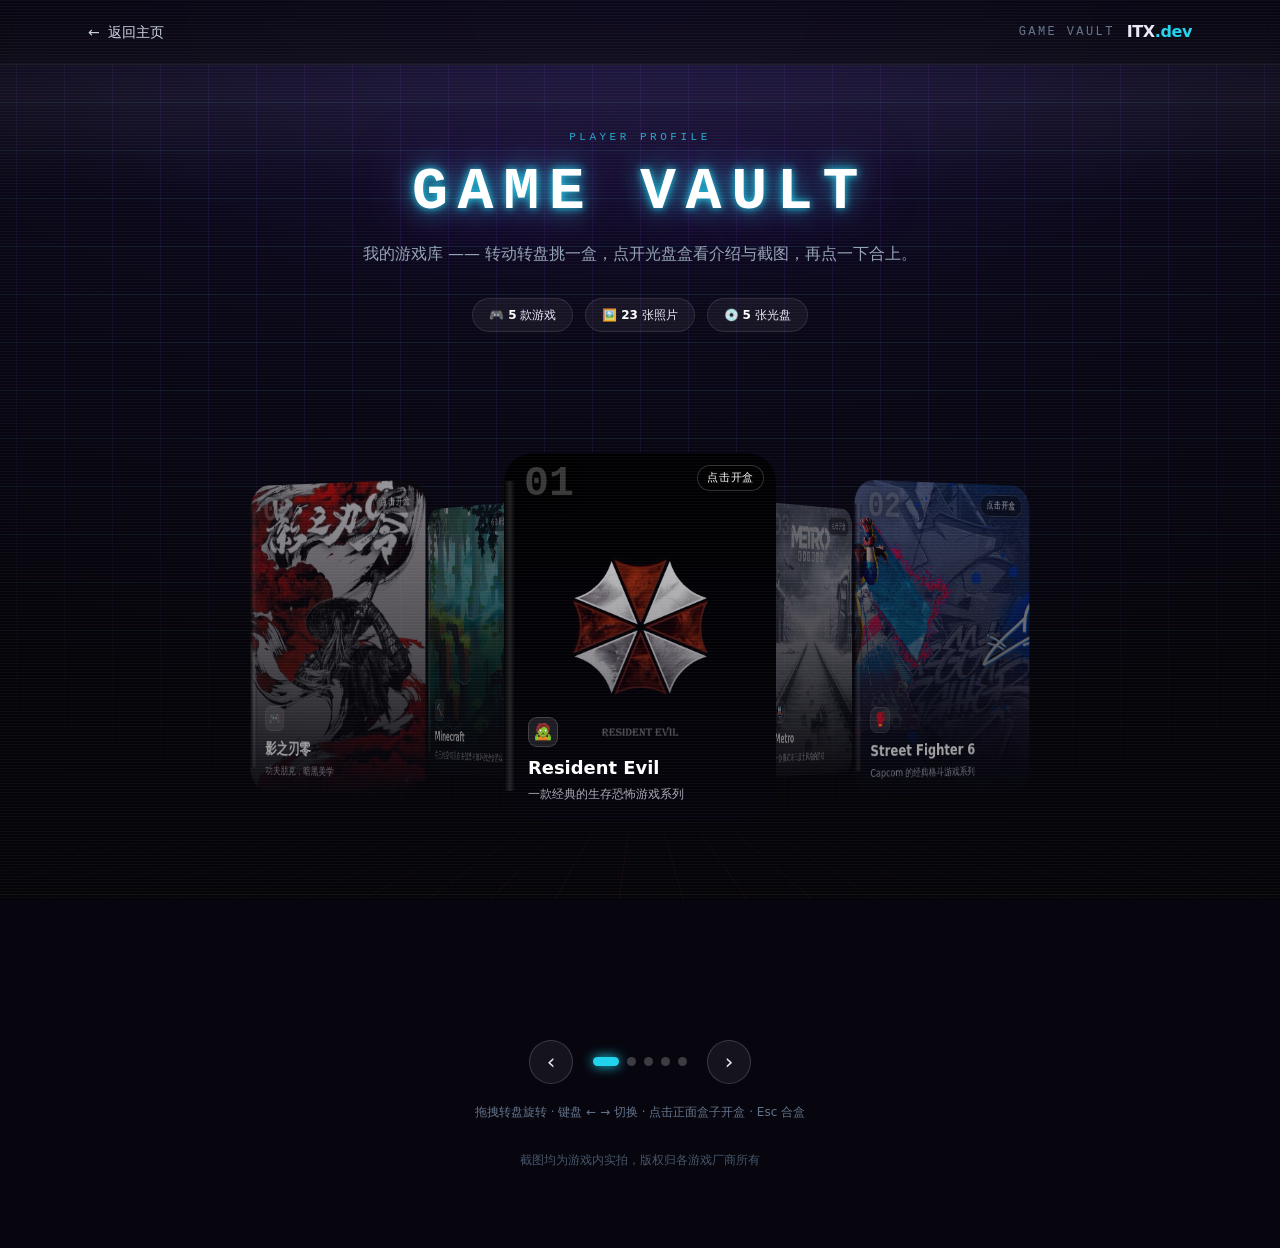
==== commit 9c9581c7: "feat: 游戏图片按游戏分目录整理，新增《零》游戏卡片" ====
--- a/games.html
+++ b/games.html
@@ -11,6 +11,15 @@
        街机霓虹主题（与项目页的蓝图 + 毛玻璃风格刻意区分）
        固定深色：霓虹只有在暗底上才出效果，本页不提供浅色切换
        ========================================================== */
+    /* 开合动画统一时间轴：所有会动的属性共用一条时长 + 一条缓动曲线。
+       之前 width/height .6s、翻盖 .85s、舞台高度 .55s 三条不同步，
+       盒子已经撑开而封面还在翻 → 中途出现明显的画面挤压 / 错位。 */
+    :root {
+      --flip: .78s;
+      /* 对称 ease-in-out：让翻盖最快掠过 90°（透视压缩最强的一瞬），
+         而不是像原来 ease-out 那样在末尾慢慢蹭过去 */
+      --flip-ease: cubic-bezier(.55, .06, .28, 1);
+    }
     html { scroll-behavior: smooth; }
     body {
       background: #07060f;
@@ -102,15 +111,21 @@
     /* ---------- 3D 转盘舞台 ---------- */
     .stage {
       position: relative;
-      height: 500px;
-      perspective: 1600px;
+      /* 🔵 固定高度：开盒不再改变舞台高度。原来 500 → 680 会把整页往下推，
+         叠加 smooth scroll 后就是「画面被挤一下」的主要来源。 */
+      height: min(620px, 78vh);
+      /* 透视拉远：1600px 时翻盖经过 90° 会被强烈透视压缩成梯形（画面挤压感），
+         2600px 后翻页更接近平转，仍保留轻微立体感 */
+      perspective: 3600px;
       perspective-origin: 50% 45%;
       touch-action: pan-y;
-      transition: height .55s cubic-bezier(.22,.61,.36,1);
-    }
-    .stage.open { height: 680px; }
+    }
+    /* .stage.open 仍由 JS 加上（用于样式钩子），但不再改任何布局尺寸 */
     #ring {
-      position: absolute; left: 50%; top: 50%; width: 0; height: 0;
+      position: absolute; left: 50%; width: 0; height: 0;
+      /* 舞台固定 620 高后，40% × 620 = 248 ≈ 原来 50% × 500 = 250：
+         关盒时转盘卡片仍停在原来的视觉高度，不会整体下沉 */
+      top: 40%;
       transform-style: preserve-3d;
     }
 
@@ -124,23 +139,20 @@
       --pageW: 272px;
       --cardH: 366px;
       --caseW: var(--pageW);
-      --r: 24px;                 /* 盒角半径：统一由它控制，改一个数全盒生效 */
-      /* 开盒时盒壳的内衬边 / 中缝宽。关盒时都为 0（两页完全重叠，就是整块盒子） */
-      --edge: 0px;               /* 盒壳四周露出的沿宽 */
-      --spine: 0px;              /* 两页之间留给盒脊的距离 */
-      /* 盒壳与两页共用同一块底色（纯竖直渐变）：两页、盒脊、盒沿是同一个材质，
-         开盒后看起来才是一只盒子，而不是几块拼起来的板 */
+      --r: 28px;                 /* 盒角半径：统一由它控制，改一个数全盒生效。
+                                    920px 宽的摊开盒用 28px 才读得出圆角，24px 偏尖 */
+      /* 两页共用同一块底色（纯竖直渐变）：中缝处颜色完全一致，摊开就是一整块，没有拼缝色差 */
       --case-bg: linear-gradient(to bottom, #1b1536 0%, #100c22 52%, #0a0716 100%);
       position: absolute; left: 0; top: 0;
       width: var(--caseW); height: var(--cardH);
       cursor: pointer;
       /* ⚠️ 这里不能写 overflow:hidden —— 会把 transform-style 压成 flat，开盒的 3D 就废了 */
       transform-style: preserve-3d;
-      /* 圆角过渡：开盒时盒宽翻倍，半径不变容易显突兀，交给 transform 承担即可 */
+      /* 盒宽 / 盒高 / 翻盖 / 圆角全部同一条时间轴，不再各跑各的 */
       transition:
-        transform .7s cubic-bezier(.22,.61,.36,1),
-        width .6s cubic-bezier(.22,.61,.36,1),
-        height .6s cubic-bezier(.22,.61,.36,1),
+        transform var(--flip) var(--flip-ease),
+        width var(--flip) var(--flip-ease),
+        height var(--flip) var(--flip-ease),
         opacity .45s ease;
       will-change: transform;
     }
@@ -149,76 +161,80 @@
     .gc.open {
       /* 42vw 上限：中等屏（768~1100px）盒子不会顶到屏幕边缘 */
       --pageW: min(460px, 42vw);
+      /* 高度保持 600：内容有足够呼吸空间，不再靠压缩页面来「塞进」视口。
+         视口不够高时由 openCard() 在翻盖前瞬时对齐一次滚动位置 */
       --cardH: min(600px, 84vh);
-      /* 盒子总宽 = 两页 + 中缝 + 左右两侧的盒沿 */
-      --edge: 12px;
-      --spine: 34px;
-      --caseW: calc(var(--pageW) * 2 + var(--spine) + var(--edge) * 2);
+      /* 摊开后就是两页严丝合缝拼在一起，中缝无间隙、无盒沿 */
+      --caseW: calc(var(--pageW) * 2);
       cursor: default;
       z-index: 999 !important;
     }
-
-    /* ---------- 盒壳（开盒后露出的盒子本体） ----------
-       两页是「镶在盒壳里的两块托盘」，各自与盒壳外缘留出 --edge 的沿、
-       与中缝留出 --spine 的距离。所有内容都在两页内部，盒沿与盒脊只压在
-       盒壳上，从结构上就不可能挡住内容。 */
-    .case-floor {
-      position: absolute; inset: 0;
-      border-radius: var(--r);
-      background:
-        /* 中缝两侧的凹陷：只在盒壳上，压不到两页 */
-        linear-gradient(90deg,
-          transparent calc(50% - 92px),
-          rgba(0,0,0,.22) calc(50% - 40px),
-          rgba(0,0,0,.55) 50%,
-          rgba(0,0,0,.22) calc(50% + 40px),
-          transparent calc(50% + 92px)),
-        var(--case-bg);
-      /* 盒沿三层：外缘亮线 → 8px 塑料沿面 → 12px 处收回内衬（留 4px 暗缝当凹槽）。
-         全部贴在盒壳最外圈，两页从 12px 处才开始，结构上压不到内容。
-         ⚠️ 这里不能加「大范围外阴影」：preserve-3d 里带大模糊外阴影的图层会
-         被拆成多块重绘，右页内容会横向错位/重影（无头截图可稳定复现）。 */
-      box-shadow:
-        inset 0 0 0 1px rgba(255,255,255,.24),
-        inset 0 0 0 9px rgba(255,255,255,.07),
-        inset 0 0 22px 12px rgba(0,0,0,.55);
-      pointer-events: none;
-      z-index: 0;
-      opacity: 0;
-      transition: opacity .45s ease;
-    }
-    .gc.open .case-floor { opacity: 1; }
 
     /* ---------- 盒底 = 右页（内页图 + 文字介绍） ---------- */
     .case-base {
       position: absolute;
-      top: var(--edge); right: var(--edge);
-      height: calc(100% - var(--edge) * 2);
+      top: 0; right: 0;
+      height: 100%;
       width: var(--pageW);
-      /* 现在是「镶在盒壳里的托盘」：四角都圆，四周与盒沿留出距离 */
-      border-radius: var(--r);
-      clip-path: inset(0 round var(--r));
+      /* 外缘两角圆、中缝侧直角：摊开后与左页严丝合缝拼成一整块盒子 */
+      border-radius: 0 var(--r) var(--r) 0;
+      clip-path: inset(0 round 0 var(--r) var(--r) 0);
       overflow: hidden;
       background: var(--case-bg);
+      /* 只描外缘：四面都描边时中缝会叠出两条 1px 竖线 */
       border: 1px solid rgba(255,255,255,.12);
+      border-left: 0;
       opacity: 1;
+      /* 🔵 圆角跟着翻盖一起过渡：关盒四角全圆 → 摊开后中缝侧变直角。
+         原来半径是瞬间跳变的，翻盖途中中缝两角会冒出方形色块（裸露的多余部分）。 */
+      transition:
+        border-radius var(--flip) var(--flip-ease),
+        clip-path var(--flip) var(--flip-ease);
     }
     /* 🔴 关盒时这一页就是「整个盒底」，四角必须都是圆角。
        它和封面同尺寸叠在下面；封面是圆角，圆弧外侧那一小块没有遮挡 →
        露出它的直角 + 内页横幅的颜色，看起来就像「盒子角上多出一块方形色块」。
-       只在动画结束后隐藏不够：关盒动画的前 0.85s 它仍然亮着，照样从圆角外侧漏。
+       只在动画结束后隐藏不够：关盒动画的前一个 --flip 它仍然亮着，照样从圆角外侧漏。
        所以先把它改成四角圆角（与封面弧线重合，完全看不出），再按原计划延迟隐藏。 */
     .gc:not(.open) .case-base {
+      border-radius: var(--r);
+      clip-path: inset(0 round var(--r));
       opacity: 0;
-      transition: opacity 0s linear .85s;
+      transition:
+        border-radius var(--flip) var(--flip-ease),
+        clip-path var(--flip) var(--flip-ease),
+        opacity 0s linear var(--flip);
     }
     .page-inner { height: 100%; overflow-y: auto; }
-    .inside-banner { height: 132px; overflow: hidden; position: relative; }
+    /* ---------- 右页顶部横幅 ----------
+       默认裁成 132px 横条；点右下角「下拉」按钮展开成按原图比例的完整画面。
+       展开高度由 JS 按 naturalWidth/Height 算好后写进 --fullH。 */
+    .inside-banner {
+      height: 132px; overflow: hidden; position: relative; background: #0d0a20;
+      transition: height .45s cubic-bezier(.22,.61,.36,1);
+    }
     .inside-banner img { width: 100%; height: 100%; object-fit: cover; display: block; }
     .inside-banner::after {
-      content: ""; position: absolute; inset: 0;
+      content: ""; position: absolute; inset: 0; pointer-events: none;
       background: linear-gradient(to top, #17112e 0%, transparent 70%);   /* 收尾色 = 该高度上的页面底色，横幅与页面无缝 */
-    }
+      transition: opacity .4s ease;
+    }
+    .inside-banner.expanded { height: var(--fullH, 260px); }
+    .inside-banner.expanded img { object-fit: contain; }   /* 整张图都看得见，不裁切 */
+    .inside-banner.expanded::after { opacity: 0; }          /* 展开后去掉压暗渐变 */
+    .banner-toggle {
+      position: absolute; right: 12px; bottom: 10px; z-index: 2;
+      display: inline-flex; align-items: center; gap: 6px;
+      padding: 5px 10px; border-radius: 999px; cursor: pointer;
+      font-size: .68rem; letter-spacing: .04em; color: #fff;
+      background: rgba(10,8,24,.82); border: 1px solid rgba(255,255,255,.3);
+      transition: background .25s, border-color .25s;
+    }
+    .banner-toggle:hover, .banner-toggle:focus-visible {
+      background: rgba(34,211,238,.28); border-color: #22d3ee; outline: none;
+    }
+    .banner-toggle .chev { font-size: .8rem; line-height: 1; transition: transform .4s ease; }
+    .inside-banner.expanded .banner-toggle .chev { transform: rotate(180deg); }
     .page-body { padding: 14px 18px 18px; }
     .gc-desc { font-size: .84rem; line-height: 1.75; color: rgba(233,232,247,.82); }
     .gc-stats { display: grid; grid-template-columns: repeat(3, 1fr); gap: 8px; margin-top: 12px; }
@@ -232,9 +248,22 @@
       font-size: .7rem; letter-spacing: .1em; text-transform: uppercase;
       color: rgba(233,232,247,.5); margin: 16px 0 8px;
     }
-    .thumbs { display: flex; flex-wrap: wrap; gap: 9px; }
+    /* ---------- 照片履带 ----------
+       一条可横向滚动的胶片：拖 / 滚轮 / 两枚箭头都能翻，scroll-snap 逐张吸附。
+       格数不限，往 GAMES 的 photos 里加几张就自动多几格。 */
+    .filmstrip { position: relative; }
+    .film-track {
+      display: flex; gap: 9px; overflow-x: auto; overflow-y: hidden;
+      /* ① 不用 scroll-snap：照片少时可滚距离常常不足一格，snap 会把翻页
+            又吸回起点（表现为「箭头点了没反应」）。
+         ② 这里也不要写 scroll-behavior:smooth，否则连 scrollLeft 直接赋值
+            都会变成异步动画（滚轮横移会飘）。平滑只由箭头 scrollTo 显式指定。 */
+      scrollbar-width: none; -ms-overflow-style: none; padding: 3px 2px 10px;
+    }
+    .film-track::-webkit-scrollbar { display: none; }
     .thumb {
-      width: 118px; height: 74px; border-radius: 10px; overflow: hidden;
+      position: relative; flex: 0 0 132px; width: 132px; height: 80px;
+      border-radius: 10px; overflow: hidden;
       border: 1px solid rgba(255,255,255,.14); background: #14102a;
       cursor: pointer; padding: 0;
       transition: transform .25s ease, border-color .25s ease, box-shadow .25s ease;
@@ -244,6 +273,24 @@
       box-shadow: 0 8px 20px -6px var(--accent); outline: none;
     }
     .thumb img { width: 100%; height: 100%; object-fit: cover; display: block; }
+    .thumb-tag {
+      position: absolute; left: 0; bottom: 0; pointer-events: none;
+      font-size: .58rem; padding: 2px 5px; color: rgba(255,255,255,.88);
+      background: rgba(10,8,24,.82); border-top-right-radius: 6px;
+    }
+    .film-nav {
+      position: absolute; top: 40px; z-index: 3;
+      width: 27px; height: 27px; border-radius: 999px;
+      display: grid; place-items: center; cursor: pointer;
+      font-size: 1.05rem; line-height: 1; color: #fff;
+      background: rgba(10,8,24,.9); border: 1px solid rgba(255,255,255,.28);
+      transition: background .25s, border-color .25s, opacity .25s;
+    }
+    .film-nav:hover:not(:disabled) { background: rgba(34,211,238,.28); border-color: #22d3ee; }
+    .film-nav.prev { left: -9px; } .film-nav.next { right: -9px; }
+    .film-nav:disabled { opacity: .22; cursor: default; }
+    .film-hint { font-size: .62rem; color: rgba(233,232,247,.4); margin-left: 8px; letter-spacing: 0; }
+    .film-pos { color: var(--accent); margin-left: 6px; }
     .gc-close {
       /* sticky：内容再长，合盒按钮也一直贴在内页底部 */
       position: sticky; bottom: 0;
@@ -260,12 +307,12 @@
     /* ---------- 封面（铰链在左缘，开盒翻到左边） ---------- */
     .case-cover {
       position: absolute;
-      top: var(--edge); right: calc(var(--edge) + var(--spine));
+      top: 0; right: 0;
       width: var(--pageW);
-      height: calc(100% - var(--edge) * 2);
+      height: 100%;
       transform-origin: left center;
       transform-style: preserve-3d;
-      transition: transform .85s cubic-bezier(.3,.7,.25,1);
+      transition: transform var(--flip) var(--flip-ease);
       z-index: 2;
     }
     .gc.open .case-cover { transform: rotateY(-180deg); }
@@ -293,9 +340,12 @@
       position: absolute; inset: 0;
       /* 第一层 = 盒脊（左侧 11px 竖带），第二层 = 整体压暗。
          盒脊不做独立元素（独立小图层在圆角处会漏裁、角上留方角），
-         并进同一张底图，跟着盒子一起裁。 */
+         并进同一张底图，跟着盒子一起裁。
+         🔵 竖带上下各内收一个 --r：以前通到顶/底，被圆角斜切后会在
+         左上、左下角留下一块深色斜角（就是「裸露在外的多余部分」）。 */
       background:
-        linear-gradient(90deg, rgba(0,0,0,.75), rgba(255,255,255,.12) 55%, rgba(0,0,0,.35)) left top / 11px 100% no-repeat,
+        linear-gradient(90deg, rgba(0,0,0,.75), rgba(255,255,255,.12) 55%, rgba(0,0,0,.35))
+          left center / 11px calc(100% - var(--r) * 2) no-repeat,
         linear-gradient(to top, rgba(5,4,12,.96) 0%, rgba(5,4,12,.42) 46%, rgba(5,4,12,.08) 100%);
     }
     .gc-no {
@@ -321,57 +371,28 @@
     }
 
     /* 封面背面 = 左页（光盘）
-       与右页一样是「镶在盒壳里的托盘」，四角都圆 */
+       左外缘两角圆、中缝侧直角，与右页拼起来是完整盒形 */
     .case-back {
       transform: rotateY(180deg);
-      border-radius: var(--r);
-      clip-path: inset(0 round var(--r));
+      border-radius: var(--r) 0 0 var(--r);
+      clip-path: inset(0 round var(--r) 0 0 var(--r));
       background: var(--case-bg);
       border: 1px solid rgba(255,255,255,.12);
+      border-right: 0;
       display: flex; flex-direction: column;
       align-items: center; justify-content: center;
       gap: 14px; padding: 22px; text-align: center;
       cursor: pointer;
-    }
-    /* ---------- 盒脊：开盒后两页之间的连接处（只在开盒时出现） ----------
-       关盒时两页完全重叠，这条脊如果跟着画会在封面正中间多一道竖条，
-       所以只在 .gc.open 时淡入；开盒瞬间盒子正在变宽，延迟 0.28s 等它展开再出现。 */
-    .case-hinge {
-      position: absolute;
-      /* 中缝夹在左右两页之间、且左右盒沿等宽 → 中缝中心永远落在 50% */
-      left: 50%;
-      /* 脊比中缝窄 14px（左右各留 7px 空隙），两页不再顶着脊，脊也不会压到页面内容 */
-      width: 20px; margin-left: -10px;
-      top: calc(var(--edge) + 6px);
-      height: calc(100% - (var(--edge) + 6px) * 2);
-      z-index: 3; transform: translateZ(3px);   /* 压在两页之上，但仍在盒子平面里 */
-      pointer-events: none;
-      opacity: 0;
-      border-radius: 4px;
-      background:
-        /* ① 上下两端收暗：像塑料件收边，不至于是一条通到底的色带 */
-        linear-gradient(180deg,
-          rgba(0,0,0,.55) 0%, rgba(0,0,0,.14) 9%, transparent 24%,
-          transparent 76%, rgba(0,0,0,.14) 91%, rgba(0,0,0,.55) 100%),
-        /* ② 脊面横截面：两条外侧棱线是光的，中间一道折痕压暗。
-             脊要比两页亮一档，才像凸起来的塑料件而不是一条黑洞 */
-        linear-gradient(90deg,
-          rgba(255,255,255,.20) 0 1px,
-          rgba(255,255,255,.05) 1px 3px,
-          rgba(0,0,0,.22) 48%,
-          rgba(255,255,255,.05) calc(100% - 3px) calc(100% - 1px),
-          rgba(255,255,255,.20) calc(100% - 1px) 100%),
-        /* ③ 脊的底色：比两页亮少许，太亮会变成一根显眼的柱子 */
-        linear-gradient(180deg, #322a58 0%, #262046 48%, #171130 100%);
-      box-shadow:
-        0 10px 22px -8px rgba(0,0,0,.75),      /* 外投影：脊是浮在两页之间的 */
-        inset 0 0 16px rgba(0,0,0,.32);
-      transition: opacity .45s ease;
-    }
-    /* 折页阴影不再用 ::before/::after 伸到两页上（那会压暗页面内容），
-       改由 .case-floor 的横向渐变承担：中缝的凹陷只画在盒壳上。 */
-    .gc.open .case-hinge { opacity: 1; transition-delay: .28s; }
-
+      transition:
+        border-radius var(--flip) var(--flip-ease),
+        clip-path var(--flip) var(--flip-ease);
+    }
+    /* 关盒时这一面看不见，但翻盖途中会扫过盒角：让它也全程四角圆，
+       摊开后才收成中缝侧直角，避免翻转中在四角甩出方形多余部分 */
+    .gc:not(.open) .case-back {
+      border-radius: var(--r);
+      clip-path: inset(0 round var(--r));
+    }
     .disc {
       position: relative;
       /* 放大到 74%（上限 276px）：开盒时左右各留约 70px，不会碰到盒边 */
@@ -449,22 +470,21 @@
 
     /* ---------- 移动端 ---------- */
     @media (max-width: 768px) {
-      .stage { height: 420px; perspective: 1200px; }
-      .stage.open { height: 640px; }
+      /* 舞台高度沿用全局固定值，开合不推页面；只把透视收近一点保留立体感 */
+      .stage { perspective: 2000px; }
       .gc { --pageW: 224px; --cardH: 306px; }
-      .gc.open { --pageW: 40vw; --cardH: min(560px, 80vh); --edge: 6px; --spine: 20px; }
+      .gc.open { --pageW: 40vw; --cardH: min(560px, 78vh); }
       .gc-stats { grid-template-columns: 1fr; }
-      .thumb { width: 96px; height: 62px; }
+      .thumb { flex-basis: 104px; width: 104px; height: 64px; }
+      .film-nav { top: 32px; }
       .inside-banner { height: 104px; }
       .page-body { padding: 12px 13px 14px; }
       .disc { width: 78%; }
-      /* 手机页更窄，脊收窄一点，否则中缝会把两页挤得没有内容空间 */
-      .case-hinge { width: 12px; margin-left: -6px; }
     }
 
     /* ---------- 减少动画偏好 ---------- */
     @media (prefers-reduced-motion: reduce) {
-      .gc, .case-cover, .stage { transition-duration: .01ms !important; }
+      .gc, .case-cover, .case-base, .case-back, .stage, .inside-banner { transition-duration: .01ms !important; }
       .arcade-horizon, .scanlines::after, .disc, .arcade-drift svg { animation: none; }
       html { scroll-behavior: auto; }
     }
@@ -525,9 +545,9 @@
         我的游戏库 —— 转动转盘挑一盒，点开光盘盒看介绍与截图，再点一下合上。
       </p>
       <div class="mt-8 flex flex-wrap justify-center gap-3 text-xs">
-        <span class="px-4 py-2 rounded-full bg-white/5 border border-white/10">🎮 <b class="text-white">4</b> 款游戏</span>
-        <span class="px-4 py-2 rounded-full bg-white/5 border border-white/10">🖼️ <b class="text-white">8</b> 张截图</span>
-        <span class="px-4 py-2 rounded-full bg-white/5 border border-white/10">💿 <b class="text-white">4</b> 张光盘</span>
+        <span class="px-4 py-2 rounded-full bg-white/5 border border-white/10">🎮 <b class="text-white" id="gameCount">4</b> 款游戏</span>
+        <span class="px-4 py-2 rounded-full bg-white/5 border border-white/10">🖼️ <b class="text-white" id="shotCount">8</b> 张照片</span>
+        <span class="px-4 py-2 rounded-full bg-white/5 border border-white/10">💿 <b class="text-white" id="discCount">4</b> 张光盘</span>
       </div>
     </section>
 
@@ -582,7 +602,10 @@
          cover : 盒面图 —— 转盘上看到的封面
          disc  : 光盘面图 —— 开盒后左页那张圆形光盘
          inside: 内页横幅图 —— 开盒后右页顶部的横图
-         photos: 截图数组 —— 右页缩略图，点开进灯箱左右翻
+         photos: 截图数组 —— 进右页「照片履带」，点开进灯箱左右翻。
+                 ★ 想看更多照片就往这个数组里继续加 { src, caption }，
+                   加几张履带就自动多几格，顶部「张照片」计数也会自己变。
+                   封面 / 光盘面 / 内页横幅会自动一并进履带（同图自动去重）。
        ========================================================== */
     const GAMES = [
       {
@@ -592,17 +615,17 @@
         desc: '卡普空的生存恐怖招牌系列。从 1996 年洋馆事件开始，围绕生化病毒、保护伞公司与多代主角展开。系列在“恐怖”与“动作”之间反复摇摆，每一代都是一次方向实验——正因如此，每一代都有忠实拥趸。',
         accent: '#ff2d55',
         icon: '🧟',
-        cover: 'images/RE-封面.jpg',
-        disc: 'images/RE-封面2.jpg',
-        inside: 'images/RE-2.jpg',
+        cover: 'images/RE/RE-封面.jpg',
+        disc: 'images/RE/RE-封面2.jpg',
+        inside: 'images/RE/RE-2.jpg',
         stats: [
           { k: '入坑年份', v: '2023' },
           { k: '最推荐', v: 'RE4 重制' },
           { k: '最喜欢的角色', v: '里昂·斯科特·肯尼迪' },
         ],
         photos: [
-          { src: 'images/RE-1.jpg', caption: '《生化危机》游戏截图 1' },
-          { src: 'images/RE-2.jpg', caption: '《生化危机》游戏截图 2' },
+          { src: 'images/RE/RE-1.jpg', caption: '《生化危机》游戏截图 1' },
+          { src: 'images/RE/RE-2.jpg', caption: '《生化危机》游戏截图 2' },
         ],
       },
       {
@@ -612,17 +635,17 @@
         desc: '格斗游戏正统续作。新加入的“现代操作模式”让新手能快速打出一套连招，而 Drive 系统又给高手留足了深度。主玩 Cammy——她的快速接近压制打法最对我的节奏。',
         accent: '#f5d90a',
         icon: '🥊',
-        cover: 'images/SF6-1.jpg',
-        disc: 'images/SF6-1.jpg',
-        inside: 'images/SF6-2.jpg',
+        cover: 'images/SF6/SF6-1.jpg',
+        disc: 'images/SF6/SF6-1.jpg',
+        inside: 'images/SF6/SF6-2.jpg',
         stats: [
           { k: '主玩角色', v: 'Cammy' },
           { k: '常用模式', v: '经典模式' },
           { k: '练习方式', v: '训练场' },
         ],
         photos: [
-          { src: 'images/SF6-1.jpg', caption: '《SF6》游戏截图 1' },
-          { src: 'images/SF6-2.jpg', caption: '《SF6》游戏截图 2' },
+          { src: 'images/SF6/SF6-1.jpg', caption: '《SF6》游戏截图 1' },
+          { src: 'images/SF6/SF6-2.jpg', caption: '《SF6》游戏截图 2' },
         ],
       },
       {
@@ -632,17 +655,17 @@
         desc: '改编自同名小说的末日废土 FPS。核战后的莫斯科，人类残存在地铁隧道里，地表是辐射与变异生物。跟着阿尔乔姆从 2033 一路走到离去——最难忘的始终是第一次踏出隧道、戴上防毒面具看地表的那一刻。',
         accent: '#22d3ee',
         icon: '🚇',
-        cover: 'images/MTD-1.jpg',
-        disc: 'images/MTD-1.jpg',
-        inside: 'images/MTD-2.jpg',
+        cover: 'images/MTD/MTD-1.jpg',
+        disc: 'images/MTD/MTD-1.jpg',
+        inside: 'images/MTD/MTD-2.jpg',
         stats: [
           { k: '三部曲', v: '2033 / 最后曙光 / 离去' },
           { k: '主角', v: '阿尔乔姆' },
           { k: '最难忘', v: '首次上地表' },
         ],
         photos: [
-          { src: 'images/MTD-1.jpg', caption: '《Metro》游戏截图 1' },
-          { src: 'images/MTD-2.jpg', caption: '《Metro》游戏截图 2' },
+          { src: 'images/MTD/MTD-1.jpg', caption: '《Metro》游戏截图 1' },
+          { src: 'images/MTD/MTD-2.jpg', caption: '《Metro》游戏截图 2' },
         ],
       },
       {
@@ -652,17 +675,53 @@
         desc: '十年老兵。从生存模式的第一个夜晚，到后来的红石机械与大型建筑，它给我的从来不只是游戏——而是一个“想造什么就造什么”的世界。第一次挖到钻石的那个坐标，我到现在还记得。',
         accent: '#4ade80',
         icon: '⛏️',
-        cover: 'images/MC-1.jpg',
-        disc: 'images/MC-1.jpg',
-        inside: 'images/MC-2.jpg',
+        cover: 'images/MC/MC-1.jpg',
+        disc: 'images/MC/MC-1.jpg',
+        inside: 'images/MC/MC-2.jpg',
         stats: [
           { k: '游玩年限', v: '10 年' },
           { k: '最爱模式', v: '生存 + 红石' },
           { k: '代表记忆', v: '首次挖到钻石' },
         ],
         photos: [
-          { src: 'images/MC-1.jpg', caption: '《Minecraft》游戏截图 1' },
-          { src: 'images/MC-2.jpg', caption: '《Minecraft》游戏截图 2' },
+          { src: 'images/MC/MC-1.jpg', caption: '《Minecraft》游戏截图 1' },
+          { src: 'images/MC/MC-2.jpg', caption: '《Minecraft》游戏截图 2' },
+        ],
+      },
+
+      /* ============================================================
+         🆕 第 5 款：新游戏模板
+         把下面每一行的「文字」和「图片路径」换成你自己的即可。
+         图片放在 D:\My-site\images\ 里，路径一律用正斜杠 / 。
+         想再加第 6、第 7 款：整块复制这个 { ... } 到下面，改掉内容，
+         转盘角度、圆点数量、顶部计数全部自动适配，不用动别的代码。
+         ============================================================ */
+      {
+        title: '影之刃零',                 // 盒面上的大标题
+        tagline: '功夫朋克，暗黑美学',      // 标题下面那行小字
+        tag: '武侠与朋克的激烈碰撞',              // 开盒后右页右上角的彩色小标签
+        desc: '难度简单动作帅气，就算没有精湛的操作也能打出帅气连段，成就感很高。',
+        accent: '#a855f7',                 // 主题色（十六进制），影响标签与光晕
+        icon: '🎮',                        // 盒面 emoji 徽章
+        cover: 'images/零/零-封面1.jpg',      // 盒面图　推荐 3:4，900×1200
+        disc:  'images/零/零-盘.jpg',      // 光盘面图 推荐 1:1，800×800
+        inside:'images/零/零-封面2.jpg',      // 内页横幅 推荐 3.36:1，1200×360
+        stats: [                           // 右页三格小资料，可增删
+          { k: '入坑年份', v: '2026' },
+          { k: '最推荐', v: '不可多得的武侠游戏' },
+          { k: '最喜欢的角色', v: '魂' },
+        ],
+        photos: [                          // 照片履带；继续加 { src, caption } 就多一格，数量不限
+          { src: 'images/零/零-1.jpg', caption: '《新游戏》截图 1' },
+          { src: 'images/零/零-2.jpg', caption: '《新游戏》截图 2' },
+          { src: 'images/零/零-3.jpg', caption: '《新游戏》截图 3' },
+          { src: 'images/零/零-4.jpg', caption: '《新游戏》截图 4' },
+          { src: 'images/零/零-5.jpg', caption: '《新游戏》截图 5' },
+          { src: 'images/零/零-6.jpg', caption: '《新游戏》截图 6' },
+          { src: 'images/零/零-7.jpg', caption: '《新游戏》截图 7' },
+          { src: 'images/零/零-8.jpg', caption: '《新游戏》截图 8' },
+          { src: 'images/零/零-9.jpg', caption: '《新游戏》截图 9' },
+          { src: 'images/零/零-10.jpg', caption: '《新游戏》截图10' },
         ],
       },
     ];
@@ -672,7 +731,28 @@
     const stage = document.getElementById('stage');
     const dotsBox = document.getElementById('dots');
 
+    /* 每款游戏的「可浏览照片」= 封面 + 光盘面 + 内页横幅 + photos 数组，
+       按 src 去重（不少游戏拿同一张图同时当封面和截图）。
+       履带与灯箱共用这份列表：往 photos 里加几张，两处自动同步多几张。 */
+    function galleryOf(g) {
+      const seen = new Set(), out = [];
+      const add = (src, caption, tag) => {
+        if (!src || seen.has(src)) return;
+        seen.add(src); out.push({ src, caption, tag });
+      };
+      add(g.cover,  `${g.title} · 盒面`,     '封面');
+      add(g.disc,   `${g.title} · 光盘面`,   '光盘');
+      add(g.inside, `${g.title} · 内页横幅`, '横幅');
+      g.photos.forEach((p, i) => add(p.src, p.caption, `截图 ${i + 1}`));
+      return out;
+    }
+
     const N = GAMES.length;
+    /* 顶部三个统计徽章全部由 GAMES 自动算，以后增删游戏不用改 HTML：
+       款数 = 数组长度；照片数 = 各游戏可浏览图之和；光盘数 = 每款一张 */
+    document.getElementById('gameCount').textContent = N;
+    document.getElementById('shotCount').textContent = GAMES.reduce((n, g) => n + galleryOf(g).length, 0);
+    document.getElementById('discCount').textContent = N;
     const STEP = 360 / N;
     let radius = 340;
     let angle = 0;
@@ -681,9 +761,11 @@
     function cardHTML(g, i) {
       const stats = g.stats.map(s => `
             <div class="gc-stat"><p class="k">${s.k}</p><p class="v">${s.v}</p></div>`).join('');
-      const thumbs = g.photos.map((p, pi) => `
-            <button class="thumb" data-photo="${pi}" aria-label="查看 ${g.title} 截图 ${pi + 1}">
+      const gallery = galleryOf(g);          // 履带与灯箱共用这份「可浏览照片」
+      const thumbs = gallery.map((p, pi) => `
+            <button class="thumb" data-photo="${pi}" aria-label="查看 ${p.caption}">
               <img src="${p.src}" alt="${p.caption}" loading="lazy">
+              <span class="thumb-tag">${p.tag}</span>
             </button>`).join('');
 
       return `
@@ -691,13 +773,16 @@
                  aria-label="${g.title}，点击打开光盘盒"
                  style="--accent:${g.accent}">
 
-          <!-- 盒壳：开盒后露出的盒子本体（内衬沿 + 中缝），两页是嵌在它里面的托盘 -->
-          <span class="case-floor" aria-hidden="true"></span>
-
           <!-- 盒底 = 右页：内页横幅 + 文字介绍 + 截图 -->
           <div class="case-base">
             <div class="page-inner">
-              <div class="inside-banner"><img src="${g.inside}" alt="${g.title} 内页图" loading="lazy"></div>
+              <div class="inside-banner">
+                <img src="${g.inside}" alt="${g.title} 内页图" loading="lazy">
+                <button class="banner-toggle" data-banner aria-expanded="false" aria-label="展开显示内页图全貌">
+                  <svg class="chev" width="12" height="12" viewBox="0 0 12 12" aria-hidden="true"><path d="M2 4.5 6 8.5 10 4.5" fill="none" stroke="currentColor" stroke-width="1.8" stroke-linecap="round" stroke-linejoin="round"/></svg>
+                  <span class="bt-label">全图</span>
+                </button>
+              </div>
               <div class="page-body">
                 <div class="flex items-center justify-between gap-2 flex-wrap">
                   <h3 class="text-base font-extrabold text-white">${g.title}</h3>
@@ -706,8 +791,12 @@
                 </div>
                 <p class="gc-desc mt-2">${g.desc}</p>
                 <div class="gc-stats">${stats}</div>
-                <p class="gc-photos-title mono">Screenshots · ${g.photos.length} 张</p>
-                <div class="thumbs">${thumbs}</div>
+                <p class="gc-photos-title mono">Screenshots · ${gallery.length} 张<span class="film-pos">1 / ${gallery.length}</span><span class="film-hint">← 拖动 / 滚轮 / 点箭头 →</span></p>
+                <div class="filmstrip">
+                  <button class="film-nav prev" data-film="-1" aria-label="上一组照片">‹</button>
+                  <div class="film-track" data-film-track>${thumbs}</div>
+                  <button class="film-nav next" data-film="1" aria-label="下一组照片">›</button>
+                </div>
                 <button class="gc-close" data-close="1">▲ 合上盒子</button>
               </div>
             </div>
@@ -733,9 +822,6 @@
               <p class="disc-hint mono">CLICK TO CLOSE · 点击合盒</p>
             </div>
           </div>
-
-          <!-- 盒脊：两页之间的连接处，开盒时才出现，让盒子看起来是「折开的」而不是两块板拼在一起 -->
-          <span class="case-hinge" aria-hidden="true"></span>
         </article>`;
     }
 
@@ -807,6 +893,97 @@
       if (b) goTo(Number(b.dataset.go));
     };
 
+    /* ---------- 4.5 页内交互：横幅展开全图 / 照片履带 ---------- */
+    /* 展开高度 = 容器宽 ÷ 原图宽高比，夹在 180~460px，避免把右页撑爆；
+       object-fit: contain 会在这个框里完整显示整张图（上下或左右留边）。 */
+    function fitBanner(b) {
+      const img = b.querySelector('img');
+      if (!img || !img.naturalWidth) return;
+      const h = b.clientWidth * img.naturalHeight / img.naturalWidth;
+      b.style.setProperty('--fullH', Math.round(Math.min(460, Math.max(180, h))) + 'px');
+    }
+
+    function toggleBanner(b) {
+      const opening = !b.classList.contains('expanded');
+      const img = b.querySelector('img');
+      if (opening) {
+        if (img.complete && img.naturalWidth) fitBanner(b);
+        else img.addEventListener('load', () => fitBanner(b), { once: true });
+      }
+      b.classList.toggle('expanded', opening);
+      const btn = b.querySelector('[data-banner]');
+      btn.setAttribute('aria-expanded', String(opening));
+      btn.querySelector('.bt-label').textContent = opening ? '收起' : '全图';
+      btn.setAttribute('aria-label', opening ? '收起内页图' : '展开显示内页图全貌');
+    }
+
+    /* 履带：更新「第几张 / 共几张」与两端箭头可用性 */
+    function paintFilm(track) {
+      const card = track.closest('.case-base');
+      if (!card) return;
+      const strip = track.closest('.filmstrip');
+      const n = track.querySelectorAll('.thumb').length;
+      const one = track.querySelector('.thumb');
+      const step = one ? one.offsetWidth + 9 : 141;
+      const at = Math.min(n, Math.max(1, Math.round(track.scrollLeft / step) + 1));
+      const pos = card.querySelector('.film-pos');
+      if (pos) pos.textContent = `${at} / ${n}`;
+      const max = Math.max(0, track.scrollWidth - track.clientWidth);
+      strip.querySelector('.film-nav.prev').disabled = track.scrollLeft <= 2;
+      strip.querySelector('.film-nav.next').disabled = track.scrollLeft >= max - 2;
+    }
+
+    cards.forEach(card => {
+      const track = card.querySelector('[data-film-track]');
+      track.addEventListener('scroll', () => paintFilm(track), { passive: true });
+      track.addEventListener('scrollend', () => paintFilm(track));   // 平滑滚动结束再兜一次底
+      const b = card.querySelector('.inside-banner');
+      b.querySelector('img').addEventListener('load', () => fitBanner(b), { once: true });
+    });
+    /* 右页宽度随开盒变化，履带可见格数也变 → 尺寸一变就重算页码与箭头 */
+    if (window.ResizeObserver) {
+      const filmRO = new ResizeObserver(es => es.forEach(en => paintFilm(en.target)));
+      cards.forEach(c => filmRO.observe(c.querySelector('[data-film-track]')));
+    }
+
+    /* 滚轮落在履带上时横移胶片；没溢出就放行，让右页正常上下滚 */
+    ring.addEventListener('wheel', e => {
+      const track = e.target.closest('[data-film-track]');
+      if (!track || track.scrollWidth <= track.clientWidth + 2) return;
+      if (Math.abs(e.deltaY) > Math.abs(e.deltaX)) {
+        track.scrollLeft += e.deltaY;
+        paintFilm(track);
+        e.preventDefault();
+      }
+    }, { passive: false });
+
+    /* 鼠标按住也能拖着履带走（触摸端浏览器原生横滑已经够用）。
+       注意：开盒时转盘的拖拽逻辑不生效，两者不会抢同一个 pointer。 */
+    let filmDrag = null;
+    ring.addEventListener('pointerdown', e => {
+      const track = e.target.closest('[data-film-track]');
+      if (!track || e.pointerType === 'touch') return;
+      filmDrag = { track, x: e.clientX, left: track.scrollLeft, moved: 0 };
+    });
+    ring.addEventListener('pointermove', e => {
+      if (!filmDrag) return;
+      const dx = e.clientX - filmDrag.x;
+      if (Math.abs(dx) < 3) return;
+      filmDrag.moved = dx;
+      filmDrag.track.scrollLeft = filmDrag.left - dx;
+      paintFilm(filmDrag.track);
+    });
+    const endFilmDrag = () => {
+      // 拖过就不要把松手那一下当成「点缩略图」，否则会误开灯箱
+      if (filmDrag && Math.abs(filmDrag.moved) >= 3) {
+        suppressClick = true;
+        setTimeout(() => { suppressClick = false; }, 0);
+      }
+      filmDrag = null;
+    };
+    ring.addEventListener('pointerup', endFilmDrag);
+    ring.addEventListener('pointercancel', endFilmDrag);
+
     /* ---------- 5. 开盒 / 合盒 ---------- */
     function openCard(i) {
       if (openIndex === i) return;
@@ -816,14 +993,34 @@
       cards[i].classList.add('open');
       layout();
       cards[i].querySelector('.page-inner').scrollTop = 0;
-      // 开盒后盒子变宽一倍，把它带到视野中央
-      if (!window.matchMedia('(prefers-reduced-motion: reduce)').matches) {
-        stage.scrollIntoView({ behavior: 'smooth', block: 'center' });
+
+      /* 🔵 关键：滚动必须先于翻盖完成，且只滚动「刚好够」的距离。
+         原来用 scrollIntoView({behavior:'smooth',block:'center'})，
+         页面一边滑一边 3D 翻页，视觉上就是整幅画面被挤着往上跑。
+         现在在加 .open 之前一次性瞬时对齐，翻盖期间视口完全静止。 */
+      const openH = Math.min(600, innerHeight * .84) * (innerWidth <= 768 ? .933 : 1);
+      /* ring 是 0×0 的定位点，它的 top 就是整个转盘（也就是展开盒）的垂直中心 */
+      const center = ring.getBoundingClientRect().top;
+      const top = center - openH / 2, bottom = center + openH / 2;
+      let dy = 0;
+      if (bottom > innerHeight - 16) dy = bottom - (innerHeight - 16);
+      else if (top < 16) dy = top - 16;
+      if (dy) {
+        /* ⚠️ 必须临时关掉全局 scroll-behavior:smooth：本页 html 开了 smooth，
+           直接写 scrollTop 也会变成异步平滑滚动，那就又和翻盖重叠了。 */
+        const html = document.documentElement;
+        const prev = html.style.scrollBehavior;
+        html.style.scrollBehavior = 'auto';
+        window.scrollBy(0, dy);
+        html.style.scrollBehavior = prev;
       }
     }
 
     function closeCard() {
       if (openIndex === -1) return;
+      // 合盒时把展开的横幅收回，下次打开仍是默认横条
+      const expanded = cards[openIndex].querySelector('.inside-banner.expanded');
+      if (expanded) toggleBanner(expanded);
       cards[openIndex].classList.remove('open');
       openIndex = -1;
       stage.classList.remove('open');
@@ -832,6 +1029,27 @@
 
     ring.addEventListener('click', e => {
       if (suppressClick) return;          // 刚拖完转盘，忽略这次 click
+
+      // 右页顶部横幅：点下拉箭头展开看整张图，再点收起
+      const bannerBtn = e.target.closest('[data-banner]');
+      if (bannerBtn) { toggleBanner(bannerBtn.closest('.inside-banner')); return; }
+
+      // 照片履带：两枚箭头一次翻两格
+      const filmBtn = e.target.closest('[data-film]');
+      if (filmBtn) {
+        const track = filmBtn.parentElement.querySelector('[data-film-track]');
+        const one = track.querySelector('.thumb');
+        const step = one ? one.offsetWidth + 9 : 141;
+        const max = Math.max(0, track.scrollWidth - track.clientWidth);
+        const target = Math.max(0, Math.min(max, track.scrollLeft + Number(filmBtn.dataset.film) * step * 2));
+        // 明确滚到目标像素，别用 scrollBy：一次翻两格常常超过末尾，
+        // 配合 snap 会被吸回起点，看起来像「箭头点了没反应」。
+        const reduce = window.matchMedia('(prefers-reduced-motion: reduce)').matches;
+        track.scrollTo({ left: target, behavior: reduce ? 'instant' : 'smooth' });
+        setTimeout(() => paintFilm(track), 520);   // 平滑滚动结束后再校准页码与箭头
+        return;
+      }
+
       const thumb = e.target.closest('[data-photo]');
       if (thumb) { openLightbox(Number(thumb.dataset.photo)); return; }
       if (e.target.closest('[data-close]')) { closeCard(); return; }
@@ -851,6 +1069,8 @@
 
     ring.addEventListener('keydown', e => {
       if (e.key !== 'Enter' && e.key !== ' ') return;
+      // 页内按钮（全图 / 履带箭头 / 缩略图 / 合盒）自己处理，别顺手把盒子开合了
+      if (e.target.closest('button')) return;
       const card = e.target.closest('.gc');
       if (!card) return;
       e.preventDefault();
@@ -921,8 +1141,8 @@
     let lbList = [], lbAt = 0;
 
     function openLightbox(i) {
-      const g = GAMES[openIndex];
-      lbList = g.photos; lbAt = i;
+      // 灯箱与履带共用同一份可浏览列表，左右翻能翻到封面 / 光盘 / 横幅 / 全部截图
+      lbList = galleryOf(GAMES[openIndex]); lbAt = i;
       lb.hidden = false;
       document.body.style.overflow = 'hidden';
       paintLightbox();
@@ -947,7 +1167,11 @@
 
     /* ---------- 9. 启动 ---------- */
     layout();
-    window.addEventListener('resize', layout);
+    window.addEventListener('resize', () => {
+      layout();
+      // 展开中的横幅按新宽度重算高度，避免窗口变化后图片又被裁掉
+      document.querySelectorAll('.inside-banner.expanded').forEach(fitBanner);
+    });
   </script>
 </body>
 </html>
